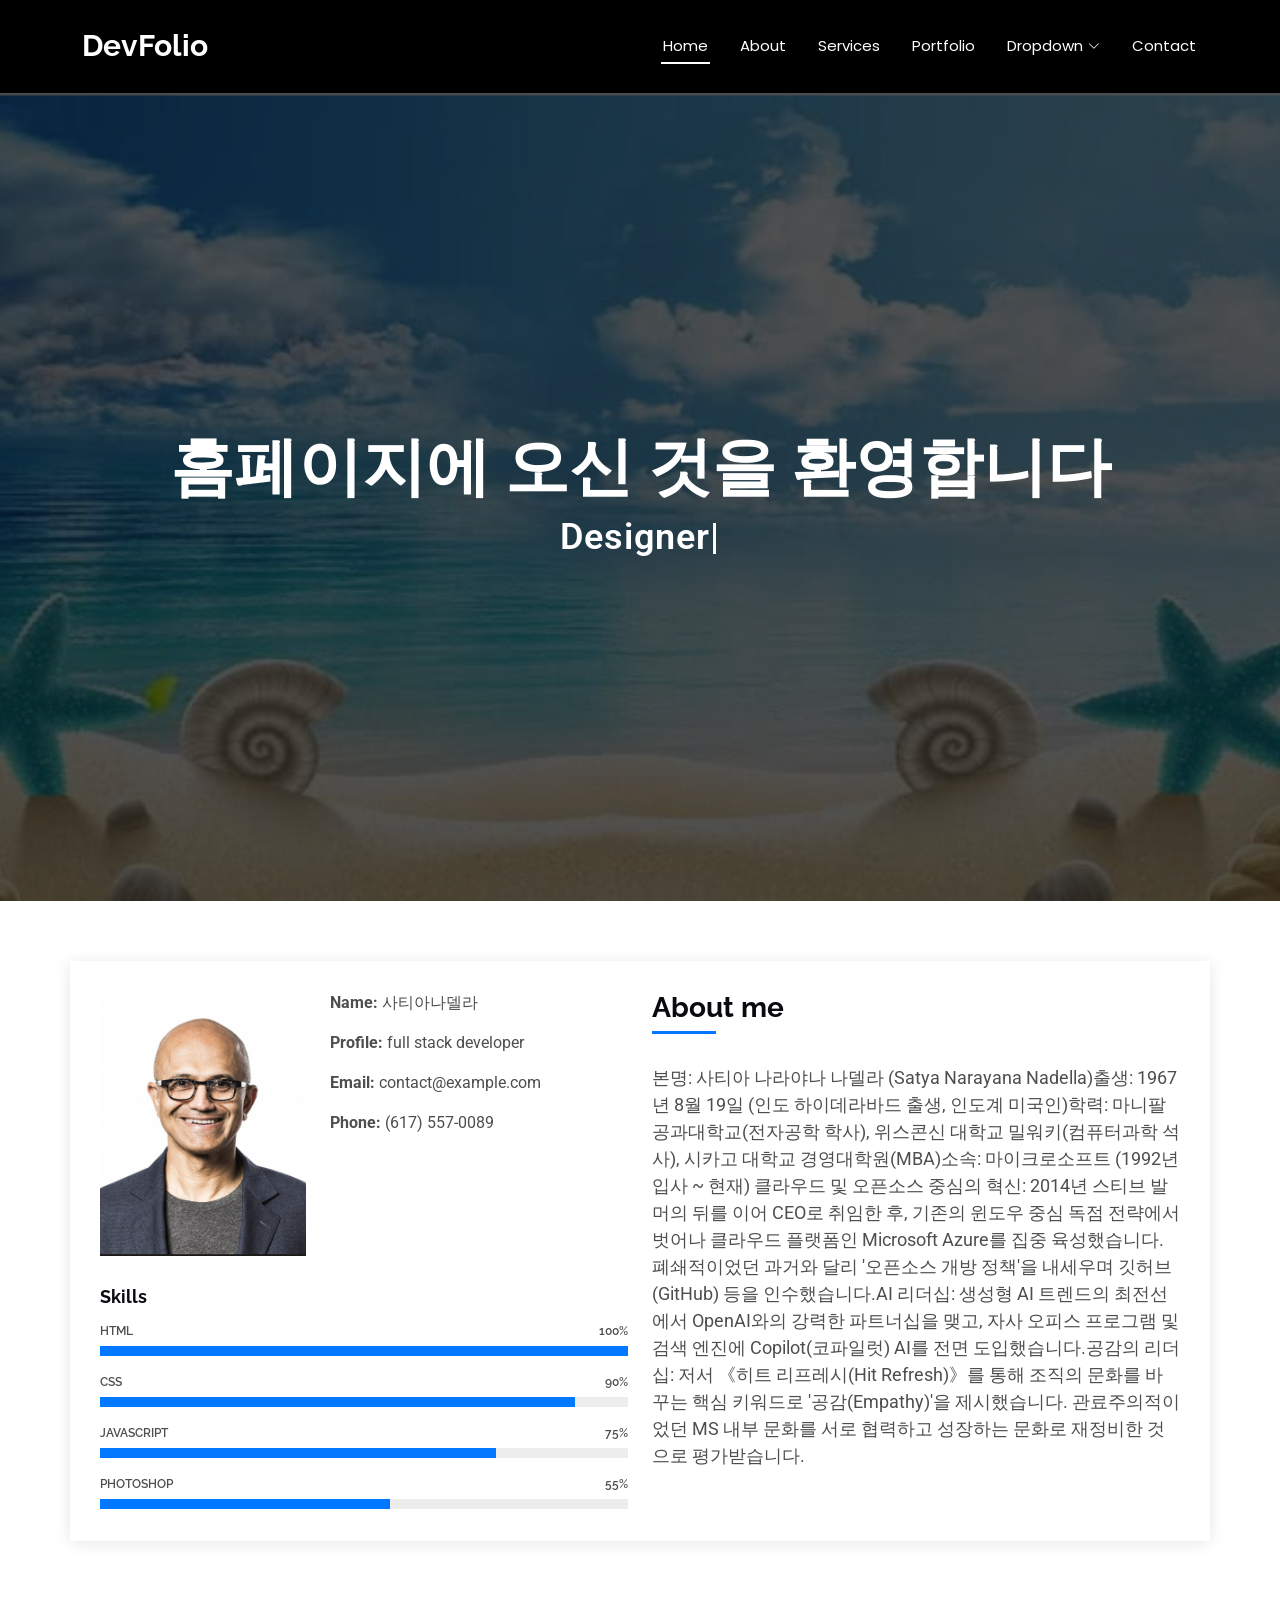
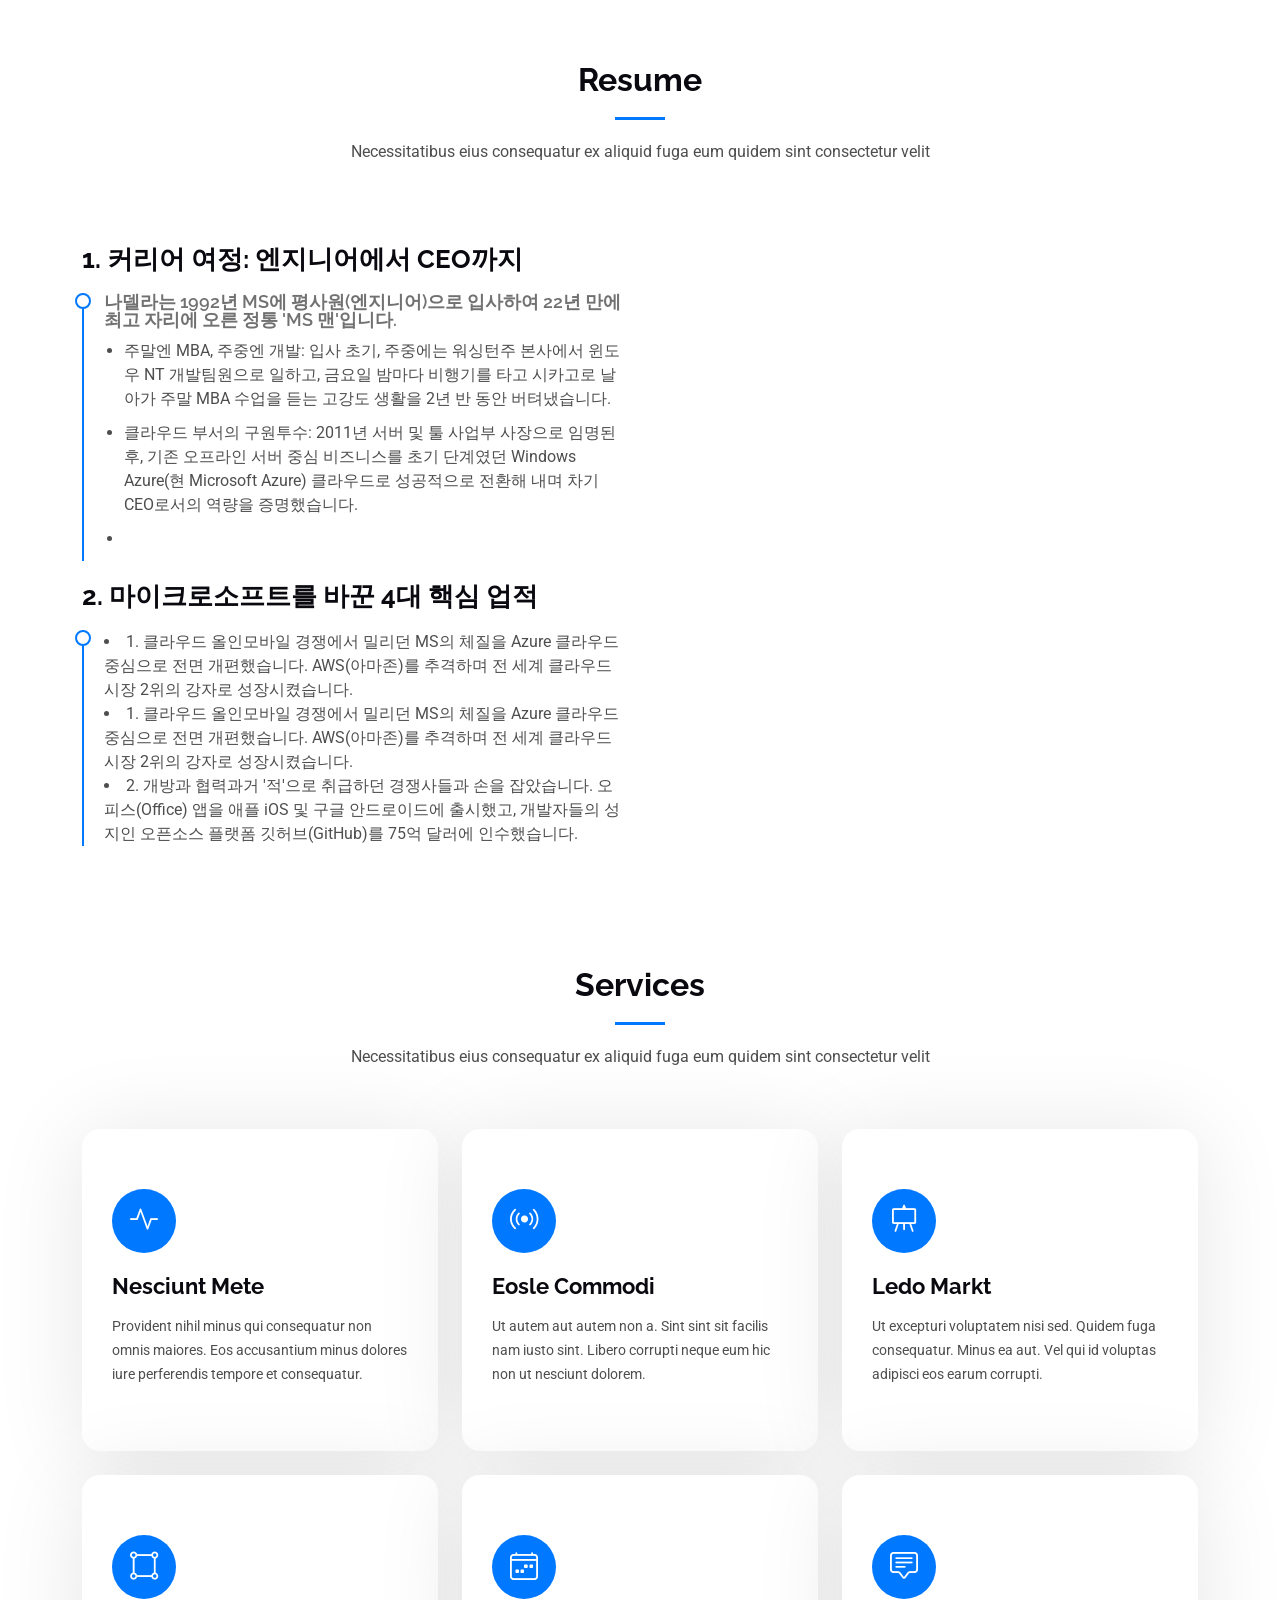
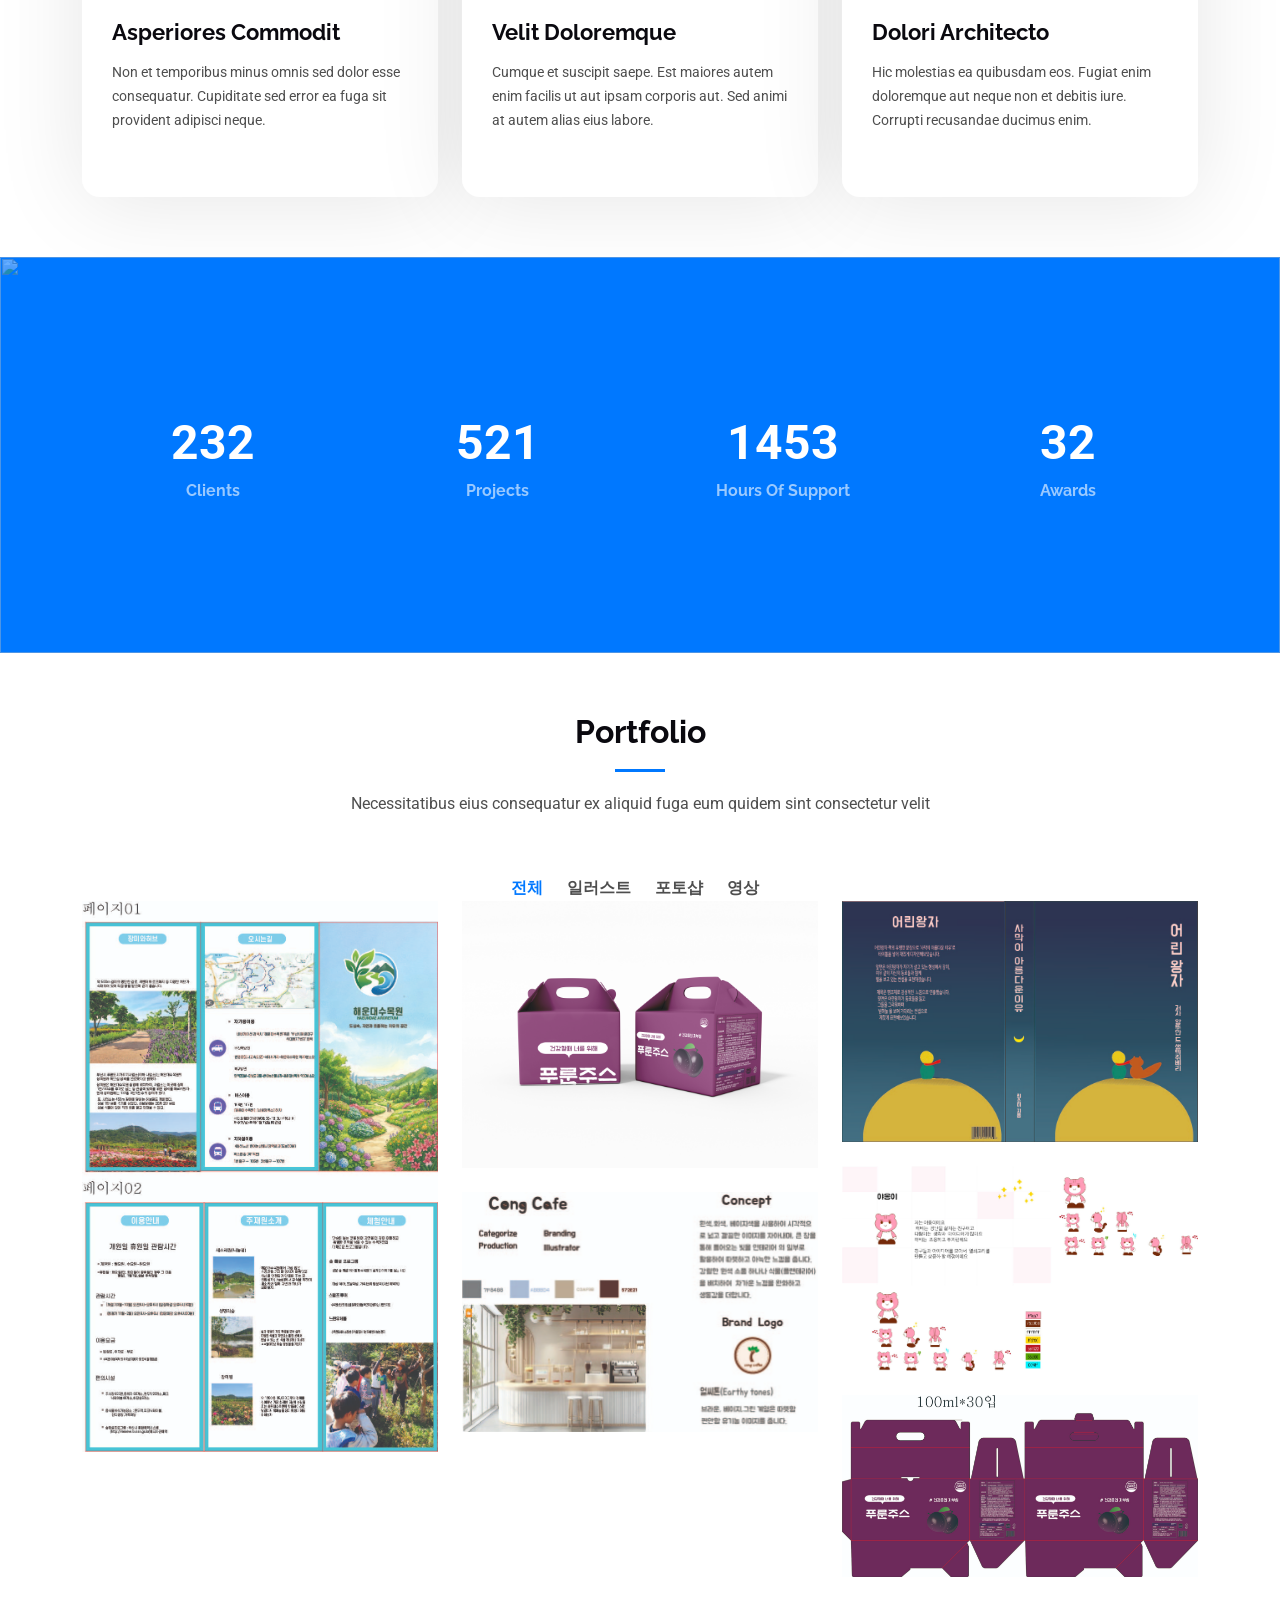
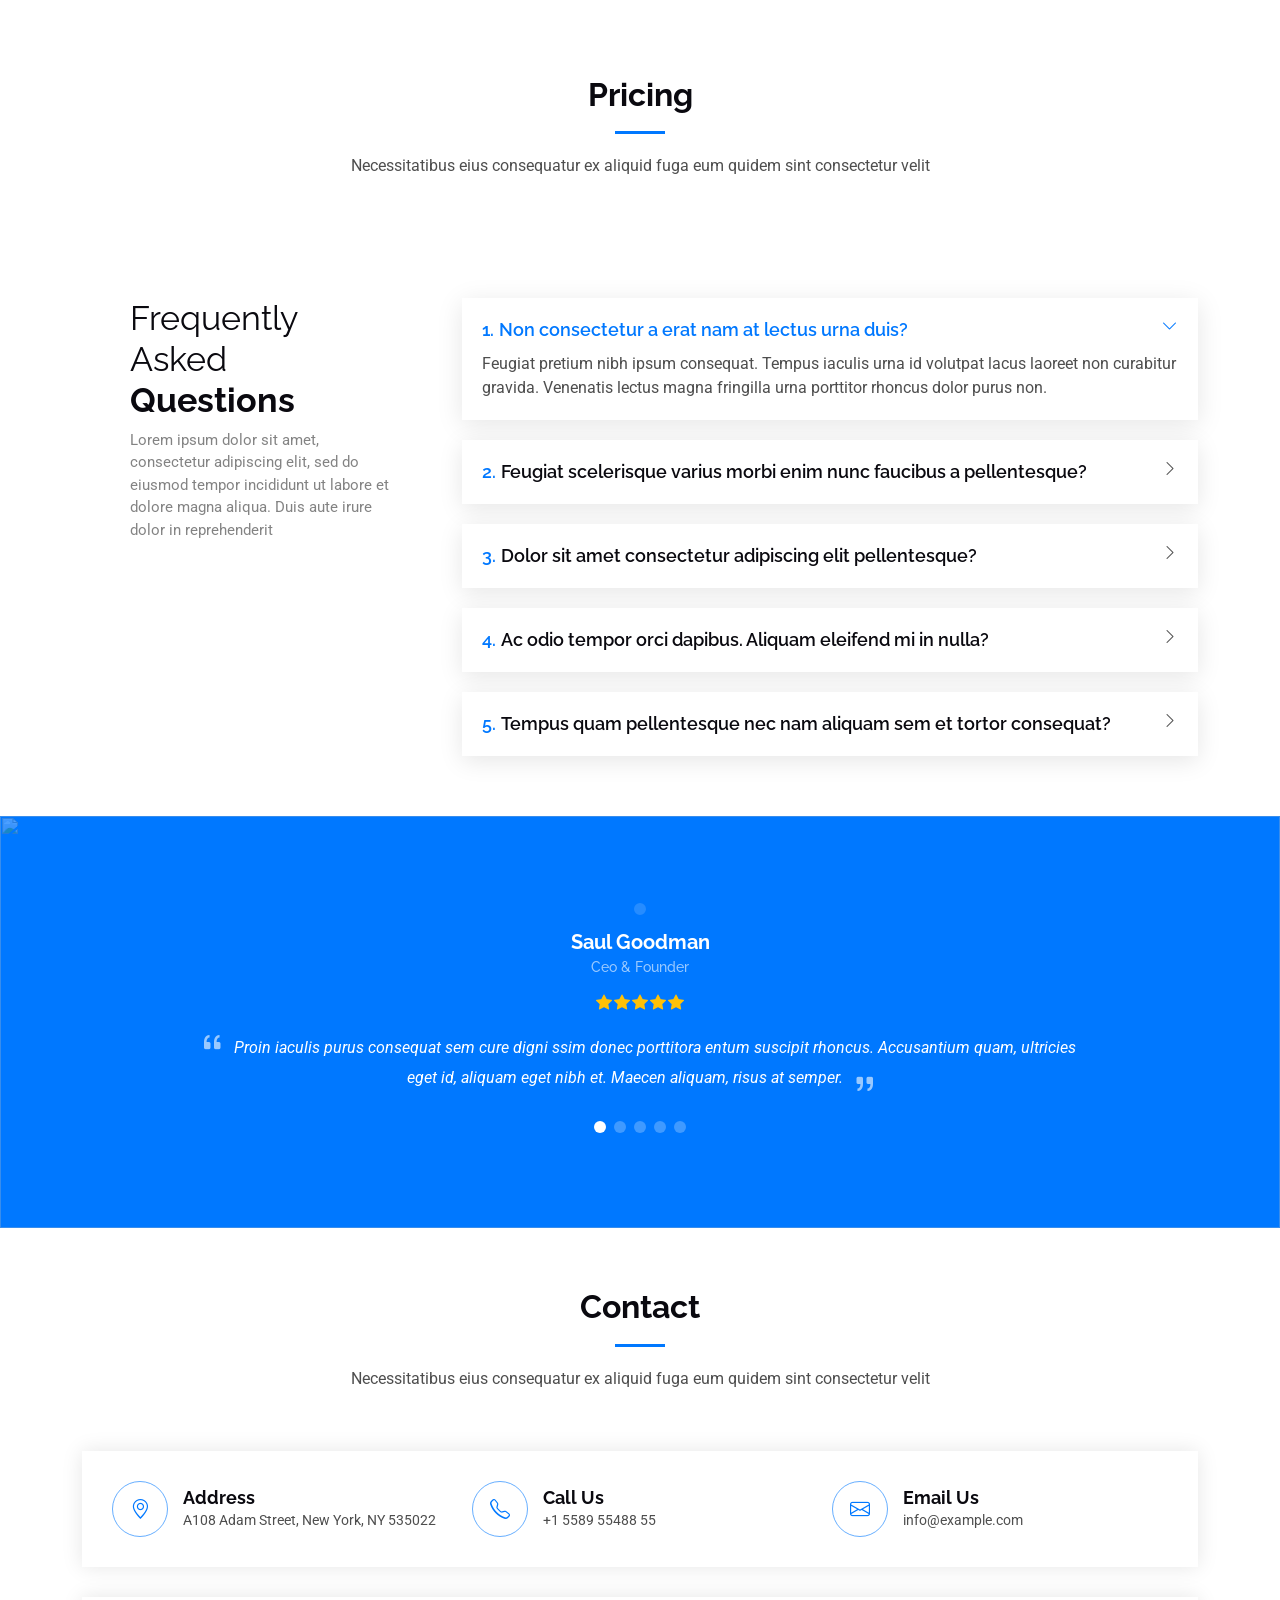
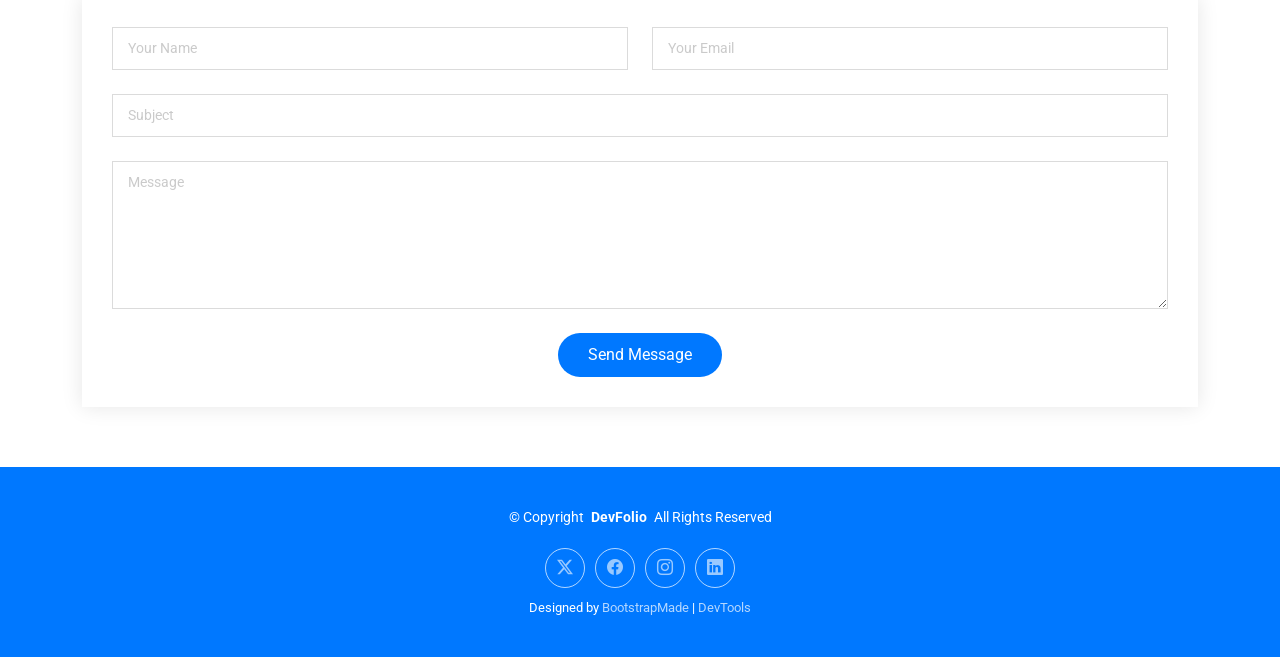
==== index.html @ 66e043be "up" ====
<!DOCTYPE html>
<html lang="en">

<head>
  <meta charset="utf-8">
  <meta content="width=device-width, initial-scale=1.0" name="viewport">
  <title>Index - DevFolio Bootstrap Template</title>
  <meta name="description" content="">
  <meta name="keywords" content="">

  <!-- Favicons -->
  <link href="assets/img/favicon.png" rel="icon">
  <link href="assets/img/apple-touch-icon.png" rel="apple-touch-icon">

  <!-- Fonts -->
  <link href="https://fonts.googleapis.com" rel="preconnect">
  <link href="https://fonts.gstatic.com" rel="preconnect" crossorigin>
  <link href="https://fonts.googleapis.com/css2?family=Roboto:ital,wght@0,100;0,300;0,400;0,500;0,700;0,900;1,100;1,300;1,400;1,500;1,700;1,900&family=Poppins:ital,wght@0,100;0,200;0,300;0,400;0,500;0,600;0,700;0,800;0,900;1,100;1,200;1,300;1,400;1,500;1,600;1,700;1,800;1,900&family=Raleway:ital,wght@0,100;0,200;0,300;0,400;0,500;0,600;0,700;0,800;0,900;1,100;1,200;1,300;1,400;1,500;1,600;1,700;1,800;1,900&display=swap" rel="stylesheet">

  <!-- Vendor CSS Files -->
  <link href="assets/vendor/bootstrap/css/bootstrap.min.css" rel="stylesheet">
  <link href="assets/vendor/bootstrap-icons/bootstrap-icons.css" rel="stylesheet">
  <link href="assets/vendor/aos/aos.css" rel="stylesheet">
  <link href="assets/vendor/glightbox/css/glightbox.min.css" rel="stylesheet">
  <link href="assets/vendor/swiper/swiper-bundle.min.css" rel="stylesheet">

  <!-- Main CSS File -->
  <link href="assets/css/main.css" rel="stylesheet">

  <!-- =======================================================
  * Template Name: DevFolio
  * Template URL: https://bootstrapmade.com/devfolio-bootstrap-portfolio-html-template/
  * Updated: Aug 07 2024 with Bootstrap v5.3.3
  * Author: BootstrapMade.com
  * License: https://bootstrapmade.com/license/
  ======================================================== -->
</head>

<body class="index-page">

  <header id="header" class="header d-flex align-items-center sticky-top">
    <div class="container-fluid container-xl position-relative d-flex align-items-center justify-content-between">

      <a href="index.html" class="logo d-flex align-items-center">
        <!-- Uncomment the line below if you also wish to use an image logo -->
        <!-- <img src="assets/img/logo.png" alt=""> -->
        <h1 class="sitename">DevFolio</h1>
      </a>

      <nav id="navmenu" class="navmenu">
        <ul>
          <li><a href="#hero" class="active">Home<br></a></li>
          <li><a href="#about">About</a></li>
          <li><a href="#services">Services</a></li>
          <li><a href="#portfolio">Portfolio</a></li>
          <li class="dropdown"><a href="#"><span>Dropdown</span> <i class="bi bi-chevron-down toggle-dropdown"></i></a>
            <ul>
              <li><a href="#">Dropdown 1</a></li>
              <li class="dropdown"><a href="#"><span>Deep Dropdown</span> <i class="bi bi-chevron-down toggle-dropdown"></i></a>
                <ul>
                  <li><a href="#">Deep Dropdown 1</a></li>
                  <li><a href="#">Deep Dropdown 2</a></li>
                  <li><a href="#">Deep Dropdown 3</a></li>
                  <li><a href="#">Deep Dropdown 4</a></li>
                  <li><a href="#">Deep Dropdown 5</a></li>
                </ul>
              </li>
              <li><a href="#">Dropdown 2</a></li>
              <li><a href="#">Dropdown 3</a></li>
              <li><a href="#">Dropdown 4</a></li>
            </ul>
          </li>
          <li><a href="#contact">Contact</a></li>
        </ul>
        <i class="mobile-nav-toggle d-xl-none bi bi-list"></i>
      </nav>

    </div>
  </header>

  <main class="main">

    <!-- Hero Section -->
    <section id="hero" class="hero section dark-background">

      <img src="./assets/img/여름배경.png" alt="" data-aos="fade-in">

      <div class="container d-flex flex-column align-items-center justify-content-center text-center" data-aos="fade-up" data-aos-delay="100">
        <h2>홈페이지에 오신 것을 환영합니다</h2>
        <html lang="en">
        <head>
          <meta charset="UTF-8">
          <meta name="viewport" content="width=device-width, initial-scale=1.0">
          <title>Document</title>
        </head>
        <body>
          
        </body>
        </html></h2>
        <p><span class="typed" data-typed-items="Designer, Developer, Freelancer, Photographer"></span></p>
      </div>

    </section><!-- /Hero Section -->

    <!-- About Section -->
    <section id="about" class="about section">

      <div class="container" data-aos="fade-up" data-aos-delay="100">

        <div class="row gy-4">
          <div class="col-md-6">

            <div class="row justify-content-between gy-4">
              <div class="col-lg-5">
                <img src="./assets/img/사티아나델라.png" class="img-fluid" alt="">
              </div>
              <div class="col-lg-7 about-info">
                <p><strong>Name: </strong> <span>사티아나델라</span></p>
                <p><strong>Profile: </strong> <span>full stack developer</span></p>
                <p><strong>Email: </strong> <span>contact@example.com</span></p>
                <p><strong>Phone: </strong> <span>(617) 557-0089</span></p>
              </div>
            </div>

            <div class="skills-content skills-animation">

              <h5>Skills</h5>

              <div class="progress">
                <span class="skill"><span>HTML</span> <i class="val">100%</i></span>
                <div class="progress-bar-wrap">
                  <div class="progress-bar" role="progressbar" aria-valuenow="100" aria-valuemin="0" aria-valuemax="100"></div>
                </div>
              </div><!-- End Skills Item -->

              <div class="progress">
                <span class="skill"><span>CSS</span> <i class="val">90%</i></span>
                <div class="progress-bar-wrap">
                  <div class="progress-bar" role="progressbar" aria-valuenow="90" aria-valuemin="0" aria-valuemax="100"></div>
                </div>
              </div><!-- End Skills Item -->

              <div class="progress">
                <span class="skill"><span>JavaScript</span> <i class="val">75%</i></span>
                <div class="progress-bar-wrap">
                  <div class="progress-bar" role="progressbar" aria-valuenow="75" aria-valuemin="0" aria-valuemax="100"></div>
                </div>
              </div><!-- End Skills Item -->

              <div class="progress">
                <span class="skill"><span>Photoshop</span> <i class="val">55%</i></span>
                <div class="progress-bar-wrap">
                  <div class="progress-bar" role="progressbar" aria-valuenow="55" aria-valuemin="0" aria-valuemax="100"></div>
                </div>
              </div><!-- End Skills Item -->

            </div>
          </div>

          <div class="col-md-6">
            <div class="about-me">
              <h4>About me</h4>
              <p>
                본명: 사티아 나라야나 나델라 (Satya Narayana Nadella)출생: 1967년 8월 19일 (인도 하이데라바드 출생, 인도계 미국인)학력: 마니팔 공과대학교(전자공학 학사), 위스콘신 대학교 밀워키(컴퓨터과학 석사), 시카고 대학교 경영대학원(MBA)소속: 마이크로소프트 (1992년 입사 ~ 현재)
                클라우드 및 오픈소스 중심의 혁신: 2014년 스티브 발머의 뒤를 이어 CEO로 취임한 후, 기존의 윈도우 중심 독점 전략에서 벗어나 클라우드 플랫폼인 Microsoft Azure를 집중 육성했습니다. 폐쇄적이었던 과거와 달리 '오픈소스 개방 정책'을 내세우며 깃허브(GitHub) 등을 인수했습니다.AI 리더십: 생성형 AI 트렌드의 최전선에서 OpenAI와의 강력한 파트너십을 맺고, 자사 오피스 프로그램 및 검색 엔진에 Copilot(코파일럿) AI를 전면 도입했습니다.공감의 리더십: 저서 《히트 리프레시(Hit Refresh)》를 통해 조직의 문화를 바꾸는 핵심 키워드로 '공감(Empathy)'을 제시했습니다. 관료주의적이었던 MS 내부 문화를 서로 협력하고 성장하는 문화로 재정비한 것으로 평가받습니다.
                
              </p>
              
              
            </div>
          </div>
        </div>

      </div>

    </section><!-- /About Section -->

    <!-- Resume Section -->
    <section id="resume" class="resume section">

      <!-- Section Title -->
      <div class="container section-title" data-aos="fade-up">
        <h2>Resume</h2>
        <p>Necessitatibus eius consequatur ex aliquid fuga eum quidem sint consectetur velit</p>
      </div><!-- End Section Title -->

      <div class="container">

        <div class="row">

          <div class="col-lg-6" data-aos="fade-up" data-aos-delay="100">
            <h3 class="resume-title">1. 커리어 여정: 엔지니어에서 CEO까지</h3>

            <div class="resume-item pb-0">
              <h4>나델라는 1992년 MS에 평사원(엔지니어)으로 입사하여 22년 만에 최고 자리에 오른 정통 'MS 맨'입니다.</h4>
              
              <ul>
                <li>주말엔 MBA, 주중엔 개발: 입사 초기, 주중에는 워싱턴주 본사에서 윈도우 NT 개발팀원으로 일하고, 금요일 밤마다 비행기를 타고 시카고로 날아가 주말 MBA 수업을 듣는 고강도 생활을 2년 반 동안 버텨냈습니다.</li>
                <li>클라우드 부서의 구원투수: 2011년 서버 및 툴 사업부 사장으로 임명된 후, 기존 오프라인 서버 중심 비즈니스를 초기 단계였던 Windows Azure(현 Microsoft Azure) 클라우드로 성공적으로 전환해 내며 차기 CEO로서의 역량을 증명했습니다.</li>
                <li></li>
              </ul>
            </div><!-- Edn Resume Item -->

            
            <h3 class="resume-title">2. 마이크로소프트를 바꾼 4대 핵심 업적</h3>
            <div class="resume-item">
                <li>1. 클라우드 올인모바일 경쟁에서 밀리던 MS의 체질을 Azure 클라우드 중심으로 전면 개편했습니다. AWS(아마존)를 추격하며 전 세계 클라우드 시장 2위의 강자로 성장시켰습니다. </li></li>
                <li> 1. 클라우드 올인모바일 경쟁에서 밀리던 MS의 체질을 Azure 클라우드 중심으로 전면 개편했습니다. AWS(아마존)를 추격하며 전 세계 클라우드 시장 2위의 강자로 성장시켰습니다.</li>
                <li> 2. 개방과 협력과거 '적'으로 취급하던 경쟁사들과 손을 잡았습니다. 오피스(Office) 앱을 애플 iOS 및 구글 안드로이드에 출시했고, 개발자들의 성지인 오픈소스 플랫폼 깃허브(GitHub)를 75억 달러에 인수했습니다.</li>

                

                
                

              
            </div><!-- Edn Resume Item -->

     
           

          </div>

          
              </ul>
            </div><!-- Edn Resume Item -->

          </div>

        </div>

      </div>

    </section><!-- /Resume Section -->

    <!-- Services Section -->
    <section id="services" class="services section">

      <!-- Section Title -->
      <div class="container section-title" data-aos="fade-up">
        <h2>Services</h2>
        <p>Necessitatibus eius consequatur ex aliquid fuga eum quidem sint consectetur velit</p>
      </div><!-- End Section Title -->

      <div class="container">

        <div class="row gy-4">

          <div class="col-lg-4 col-md-6" data-aos="fade-up" data-aos-delay="100">
            <div class="service-item  position-relative">
              <div class="icon">
                <i class="bi bi-activity"></i>
              </div>
              <a href="#" class="stretched-link">
                <h3>Nesciunt Mete</h3>
              </a>
              <p>Provident nihil minus qui consequatur non omnis maiores. Eos accusantium minus dolores iure perferendis tempore et consequatur.</p>
            </div>
          </div><!-- End Service Item -->

          <div class="col-lg-4 col-md-6" data-aos="fade-up" data-aos-delay="200">
            <div class="service-item position-relative">
              <div class="icon">
                <i class="bi bi-broadcast"></i>
              </div>
              <a href="#" class="stretched-link">
                <h3>Eosle Commodi</h3>
              </a>
              <p>Ut autem aut autem non a. Sint sint sit facilis nam iusto sint. Libero corrupti neque eum hic non ut nesciunt dolorem.</p>
            </div>
          </div><!-- End Service Item -->

          <div class="col-lg-4 col-md-6" data-aos="fade-up" data-aos-delay="300">
            <div class="service-item position-relative">
              <div class="icon">
                <i class="bi bi-easel"></i>
              </div>
              <a href="#" class="stretched-link">
                <h3>Ledo Markt</h3>
              </a>
              <p>Ut excepturi voluptatem nisi sed. Quidem fuga consequatur. Minus ea aut. Vel qui id voluptas adipisci eos earum corrupti.</p>
            </div>
          </div><!-- End Service Item -->

          <div class="col-lg-4 col-md-6" data-aos="fade-up" data-aos-delay="400">
            <div class="service-item position-relative">
              <div class="icon">
                <i class="bi bi-bounding-box-circles"></i>
              </div>
              <a href="#" class="stretched-link">
                <h3>Asperiores Commodit</h3>
              </a>
              <p>Non et temporibus minus omnis sed dolor esse consequatur. Cupiditate sed error ea fuga sit provident adipisci neque.</p>
              <a href="#" class="stretched-link"></a>
            </div>
          </div><!-- End Service Item -->

          <div class="col-lg-4 col-md-6" data-aos="fade-up" data-aos-delay="500">
            <div class="service-item position-relative">
              <div class="icon">
                <i class="bi bi-calendar4-week"></i>
              </div>
              <a href="#" class="stretched-link">
                <h3>Velit Doloremque</h3>
              </a>
              <p>Cumque et suscipit saepe. Est maiores autem enim facilis ut aut ipsam corporis aut. Sed animi at autem alias eius labore.</p>
              <a href="#" class="stretched-link"></a>
            </div>
          </div><!-- End Service Item -->

          <div class="col-lg-4 col-md-6" data-aos="fade-up" data-aos-delay="600">
            <div class="service-item position-relative">
              <div class="icon">
                <i class="bi bi-chat-square-text"></i>
              </div>
              <a href="#" class="stretched-link">
                <h3>Dolori Architecto</h3>
              </a>
              <p>Hic molestias ea quibusdam eos. Fugiat enim doloremque aut neque non et debitis iure. Corrupti recusandae ducimus enim.</p>
              <a href="#" class="stretched-link"></a>
            </div>
          </div><!-- End Service Item -->

        </div>

      </div>

    </section><!-- /Services Section -->

    <!-- Stats Section -->
    <section id="stats" class="stats section accent-background">

      <img src="assets/img/stats-bg.jpg" alt="" data-aos="fade-in">

      <div class="container position-relative" data-aos="fade-up" data-aos-delay="100">

        <div class="row gy-4">

          <div class="col-lg-3 col-md-6">
            <div class="stats-item text-center w-100 h-100">
              <span data-purecounter-start="0" data-purecounter-end="232" data-purecounter-duration="0" class="purecounter">232</span>
              <p>Clients</p>
            </div>
          </div><!-- End Stats Item -->

          <div class="col-lg-3 col-md-6">
            <div class="stats-item text-center w-100 h-100">
              <span data-purecounter-start="0" data-purecounter-end="521" data-purecounter-duration="0" class="purecounter">521</span>
              <p>Projects</p>
            </div>
          </div><!-- End Stats Item -->

          <div class="col-lg-3 col-md-6">
            <div class="stats-item text-center w-100 h-100">
              <span data-purecounter-start="0" data-purecounter-end="1453" data-purecounter-duration="0" class="purecounter">1453</span>
              <p>Hours Of Support</p>
            </div>
          </div><!-- End Stats Item -->

          <div class="col-lg-3 col-md-6">
            <div class="stats-item text-center w-100 h-100">
              <span data-purecounter-start="0" data-purecounter-end="32" data-purecounter-duration="0" class="purecounter">32</span>
              <p>Awards</p>
            </div>
          </div><!-- End Stats Item -->

        </div>

      </div>

    </section><!-- /Stats Section -->

    <!-- Portfolio Section -->
    <section id="portfolio" class="portfolio section">

      <!-- Section Title -->
      <div class="container section-title" data-aos="fade-up">
        <h2>Portfolio</h2>
        <p>Necessitatibus eius consequatur ex aliquid fuga eum quidem sint consectetur velit</p>
      </div><!-- End Section Title -->

      <div class="container">

        <div class="isotope-layout" data-default-filter="*" data-layout="masonry" data-sort="original-order">

          <ul class="portfolio-filters isotope-filters" data-aos="fade-up" data-aos-delay="100">
            <li data-filter="*" class="filter-active">전체</li>
            <li data-filter=".filter-app">일러스트</li>
            <li data-filter=".filter-product">포토샵</li>
            <li data-filter=".filter-branding">영상</li>
            
            <div class="row gy-4 isotope-container" data-aos="fade-up" data-aos-delay="200">

            <div class="col-lg-4 col-md-6 portfolio-item isotope-item filter-product">
              <img src="assets/img/권영애-리플렛.jpg" class="img-fluid" alt="">
              <div class="portfolio-info">
                <h4>Branding 1</h4>
                <p>Lorem ipsum, dolor sit amet consectetur</p>
                <a href="assets/img/권영애-리플렛.jpg" title="Branding 1" data-gallery="portfolio-gallery-branding" class="glightbox preview-link"><i class="bi bi-zoom-in"></i></a>
                <a href="portfolio-details.html" title="More Details" class="details-link"><i class="bi bi-link-45deg"></i></a>
              </div>
            </div><!-- End Portfolio Item -->

            <div class="col-lg-4 col-md-6 portfolio-item isotope-item filter-product">
              <img src="assets/img/보라색박스2.png" class="img-fluid" alt="">
              <div class="portfolio-info">
                <h4>Product 1</h4>
                <p>Lorem ipsum, dolor sit amet consectetur</p>
                <a href="assets/img/보라색박스2.png" title="Product 1" data-gallery="portfolio-gallery-product" class="glightbox preview-link"><i class="bi bi-zoom-in"></i></a>
                <a href="portfolio-details.html" title="More Details" class="details-link"><i class="bi bi-link-45deg"></i></a>
              </div>
            </div><!-- End Portfolio Item -->

            <div class="col-lg-4 col-md-6 portfolio-item isotope-item filter-branding">
              <img src="assets/img/북커버-01.JPG" class="img-fluid" alt="">
              <div class="portfolio-info">
                <h4>Branding 1</h4>
                <p>Lorem ipsum, dolor sit amet consectetur</p>
                <a href="assets/img/북커버-01.jpg" title="Branding 1" data-gallery="portfolio-gallery-branding" class="glightbox preview-link"><i class="bi bi-zoom-in"></i></a>
                <a href="portfolio-details.html" title="More Details" class="details-link"><i class="bi bi-link-45deg"></i></a>
              </div>
            </div><!-- End Portfolio Item -->

            <div class="col-lg-4 col-md-6 portfolio-item isotope-item filter-books">
              <img src="assets/img/캐릭터포토플리오-권영애-1.jpg" class="img-fluid" alt="">
             <div class="portfolio-info">
                <h4>Product 2</h4>
                <p>Lorem ipsum, dolor sit amet consectetur</p>
                <a href="assets/img/캐릭터포토폴리오-권영애-1.jpg" title="Product 2" data-gallery="portfolio-gallery-product" class="glightbox preview-link"><i class="bi bi-zoom-in"></i></a>
                <a href="portfolio-details.html" title="More Details" class="details-link"><i class="bi bi-link-45deg"></i></a>
              </div> 

            
            </div><!-- End Portfolio Item -->

            <div class="col-lg-4 col-md-6 portfolio-item isotope-item filter-product">
              <img src="assets/img/콩까페 포토플리오.jpg" class="img-fluid" alt="">
              <div class="portfolio-info">
                <h4>Product 2</h4>
                <p>Lorem ipsum, dolor sit amet consectetur</p>
                <a href="assets/img/콩까페 포토플리오.jpg" title="Product 2" data-gallery="portfolio-gallery-product" class="glightbox preview-link"><i class="bi bi-zoom-in"></i></a>
                <a href="portfolio-details.html" title="More Details" class="details-link"><i class="bi bi-link-45deg"></i></a>
              </div>
          
            </div><!-- End Portfolio Item -->

            <div class="col-lg-4 col-md-6 portfolio-item isotope-item filter-product">
              <img src="assets/img/펼친박스모양.jpg" class="img-fluid" alt="">
              <div class="portfolio-info">
                <h4>Product 2</h4>
                <p>Lorem ipsum, dolor sit amet consectetur</p>
                <a href="assets/img/펼친박스모양.jpg" title="Product 2" data-gallery="portfolio-gallery-product" class="glightbox preview-link"><i class="bi bi-zoom-in"></i></a>
                <a href="portfolio-details.html" title="More Details" class="details-link"><i class="bi bi-link-45deg"></i></a>
              </div>
            </div><!-- End Portfolio Item -->

            <div class="col-lg-4 col-md-6 portfolio-item isotope-item filter-branding">
              <img src="assets/img/권영애-나만의a1영상광고제작.mp4" class="img-fluid" alt="">
              <div class="portfolio-info">
                <h4>Branding 2</h4>
                <p>Lorem ipsum, dolor sit amet consectetur</p>
                <a href="assets/img/portfolio/branding-2.jpg" title="Branding 2" data-gallery="portfolio-gallery-branding" class="glightbox preview-link"><i class="bi bi-zoom-in"></i></a>
                <a href="portfolio-details.html" title="More Details" class="details-link"><i class="bi bi-link-45deg"></i></a>
              </div>
            </div><!-- End Portfolio Item -->

            <div class="col-lg-4 col-md-6 portfolio-item isotope-item filter-books">
              <img src="assets/img/권영애-음식이야기1.mp4" class="img-fluid" alt="">
              <div class="portfolio-info">
                <h4>Books 2</h4>
                <p>Lorem ipsum, dolor sit amet consectetur</p>
                <a href="assets/img/portfolio/books-2.jpg" title="Branding 2" data-gallery="portfolio-gallery-book" class="glightbox preview-link"><i class="bi bi-zoom-in"></i></a>
                <a href="portfolio-details.html" title="More Details" class="details-link"><i class="bi bi-link-45deg"></i></a>
              </div>
            </div><!-- End Portfolio Item -->

            <div class="col-lg-4 col-md-6 portfolio-item isotope-item filter-app">
              <img src="assets/img/권영애-커피이야기.mp4" class="img-fluid" alt="">
              <div class="portfolio-info">
                <h4>App 3</h4>
                <p>Lorem ipsum, dolor sit amet consectetur</p>
                <a href="assets/img/portfolio/app-3.jpg" title="App 3" data-gallery="portfolio-gallery-app" class="glightbox preview-link"><i class="bi bi-zoom-in"></i></a>
                <a href="portfolio-details.html" title="More Details" class="details-link"><i class="bi bi-link-45deg"></i></a>
              </div>
            </div><!-- End Portfolio Item -->

            <div class="col-lg-4 col-md-6 portfolio-item isotope-item filter-product">
              <img src="assets/img/portfolio/product-3.jpg" class="img-fluid" alt="">
              <div class="portfolio-info">
                <h4>Product 3</h4>
                <p>Lorem ipsum, dolor sit amet consectetur</p>
                <a href="assets/img/portfolio/product-3.jpg" title="Product 3" data-gallery="portfolio-gallery-product" class="glightbox preview-link"><i class="bi bi-zoom-in"></i></a>
                <a href="portfolio-details.html" title="More Details" class="details-link"><i class="bi bi-link-45deg"></i></a>
              </div>
            </div><!-- End Portfolio Item -->

            <div class="col-lg-4 col-md-6 portfolio-item isotope-item filter-branding">
              <img src="assets/img/portfolio/branding-3.jpg" class="img-fluid" alt="">
              <div class="portfolio-info">
                <h4>Branding 3</h4>
                <p>Lorem ipsum, dolor sit amet consectetur</p>
                <a href="assets/img/portfolio/branding-3.jpg" title="Branding 2" data-gallery="portfolio-gallery-branding" class="glightbox preview-link"><i class="bi bi-zoom-in"></i></a>
                <a href="portfolio-details.html" title="More Details" class="details-link"><i class="bi bi-link-45deg"></i></a>
              </div>
            </div><!-- End Portfolio Item -->

            <div class="col-lg-4 col-md-6 portfolio-item isotope-item filter-books">
              <img src="assets/img/portfolio/books-3.jpg" class="img-fluid" alt="">
              <div class="portfolio-info">
                <h4>Books 3</h4>
                <p>Lorem ipsum, dolor sit amet consectetur</p>
                <a href="assets/img/portfolio/books-3.jpg" title="Branding 3" data-gallery="portfolio-gallery-book" class="glightbox preview-link"><i class="bi bi-zoom-in"></i></a>
                <a href="portfolio-details.html" title="More Details" class="details-link"><i class="bi bi-link-45deg"></i></a>
              </div>
            </div><!-- End Portfolio Item -->

          </div><!-- End Portfolio Container -->

        </div>

      </div>

    </section><!-- /Portfolio Section -->

    <!-- Pricing Section -->
    

      <!-- Section Title -->
      <div class="container section-title" data-aos="fade-up">
        <h2>Pricing</h2>
        <p>Necessitatibus eius consequatur ex aliquid fuga eum quidem sint consectetur velit</p>
      </div><!-- End Section Title -->

      <div class="container" data-aos="fade-up" data-aos-delay="100">

    

         
            </div>
          </div><!-- End Pricing Item -->

    

      
          </div><!-- End Pricing Item -->

    
          </div><!-- End Pricing Item -->

      

        
            </div>
          </div><!-- End Pricing Item -->

        </div>

      </div>

    </section><!-- /Pricing Section -->

    <!-- Faq Section -->
    <section id="faq" class="faq section">

      <div class="container">

        <div class="row gy-4">

          <div class="col-lg-4" data-aos="fade-up" data-aos-delay="100">
            <div class="content px-xl-5">
              <h3><span>Frequently Asked </span><strong>Questions</strong></h3>
              <p>
                Lorem ipsum dolor sit amet, consectetur adipiscing elit, sed do eiusmod tempor incididunt ut labore et dolore magna aliqua. Duis aute irure dolor in reprehenderit
              </p>
            </div>
          </div>

          <div class="col-lg-8" data-aos="fade-up" data-aos-delay="200">

            <div class="faq-container">
              <div class="faq-item faq-active">
                <h3><span class="num">1.</span> <span>Non consectetur a erat nam at lectus urna duis?</span></h3>
                <div class="faq-content">
                  <p>Feugiat pretium nibh ipsum consequat. Tempus iaculis urna id volutpat lacus laoreet non curabitur gravida. Venenatis lectus magna fringilla urna porttitor rhoncus dolor purus non.</p>
                </div>
                <i class="faq-toggle bi bi-chevron-right"></i>
              </div><!-- End Faq item-->

              <div class="faq-item">
                <h3><span class="num">2.</span> <span>Feugiat scelerisque varius morbi enim nunc faucibus a pellentesque?</span></h3>
                <div class="faq-content">
                  <p>Dolor sit amet consectetur adipiscing elit pellentesque habitant morbi. Id interdum velit laoreet id donec ultrices. Fringilla phasellus faucibus scelerisque eleifend donec pretium. Est pellentesque elit ullamcorper dignissim. Mauris ultrices eros in cursus turpis massa tincidunt dui.</p>
                </div>
                <i class="faq-toggle bi bi-chevron-right"></i>
              </div><!-- End Faq item-->

              <div class="faq-item">
                <h3><span class="num">3.</span> <span>Dolor sit amet consectetur adipiscing elit pellentesque?</span></h3>
                <div class="faq-content">
                  <p>Eleifend mi in nulla posuere sollicitudin aliquam ultrices sagittis orci. Faucibus pulvinar elementum integer enim. Sem nulla pharetra diam sit amet nisl suscipit. Rutrum tellus pellentesque eu tincidunt. Lectus urna duis convallis convallis tellus. Urna molestie at elementum eu facilisis sed odio morbi quis</p>
                </div>
                <i class="faq-toggle bi bi-chevron-right"></i>
              </div><!-- End Faq item-->

              <div class="faq-item">
                <h3><span class="num">4.</span> <span>Ac odio tempor orci dapibus. Aliquam eleifend mi in nulla?</span></h3>
                <div class="faq-content">
                  <p>Dolor sit amet consectetur adipiscing elit pellentesque habitant morbi. Id interdum velit laoreet id donec ultrices. Fringilla phasellus faucibus scelerisque eleifend donec pretium. Est pellentesque elit ullamcorper dignissim. Mauris ultrices eros in cursus turpis massa tincidunt dui.</p>
                </div>
                <i class="faq-toggle bi bi-chevron-right"></i>
              </div><!-- End Faq item-->

              <div class="faq-item">
                <h3><span class="num">5.</span> <span>Tempus quam pellentesque nec nam aliquam sem et tortor consequat?</span></h3>
                <div class="faq-content">
                  <p>Molestie a iaculis at erat pellentesque adipiscing commodo. Dignissim suspendisse in est ante in. Nunc vel risus commodo viverra maecenas accumsan. Sit amet nisl suscipit adipiscing bibendum est. Purus gravida quis blandit turpis cursus in</p>
                </div>
                <i class="faq-toggle bi bi-chevron-right"></i>
              </div><!-- End Faq item-->

            </div>

          </div>
        </div>

      </div>

    </section><!-- /Faq Section -->

    <!-- Testimonials Section -->
    <section id="testimonials" class="testimonials section accent-background">

      <img src="assets/img/testimonials-bg.jpg" class="testimonials-bg" alt="">

      <div class="container" data-aos="fade-up" data-aos-delay="100">

        <div class="swiper init-swiper">
          <script type="application/json" class="swiper-config">
            {
              "loop": true,
              "speed": 600,
              "autoplay": {
                "delay": 5000
              },
              "slidesPerView": "auto",
              "pagination": {
                "el": ".swiper-pagination",
                "type": "bullets",
                "clickable": true
              }
            }
          </script>
          <div class="swiper-wrapper">

            <div class="swiper-slide">
              <div class="testimonial-item">
                <img src="assets/img/testimonials/testimonials-1.jpg" class="testimonial-img" alt="">
                <h3>Saul Goodman</h3>
                <h4>Ceo &amp; Founder</h4>
                <div class="stars">
                  <i class="bi bi-star-fill"></i><i class="bi bi-star-fill"></i><i class="bi bi-star-fill"></i><i class="bi bi-star-fill"></i><i class="bi bi-star-fill"></i>
                </div>
                <p>
                  <i class="bi bi-quote quote-icon-left"></i>
                  <span>Proin iaculis purus consequat sem cure digni ssim donec porttitora entum suscipit rhoncus. Accusantium quam, ultricies eget id, aliquam eget nibh et. Maecen aliquam, risus at semper.</span>
                  <i class="bi bi-quote quote-icon-right"></i>
                </p>
              </div>
            </div><!-- End testimonial item -->

            <div class="swiper-slide">
              <div class="testimonial-item">
                <img src="assets/img/testimonials/testimonials-2.jpg" class="testimonial-img" alt="">
                <h3>Sara Wilsson</h3>
                <h4>Designer</h4>
                <div class="stars">
                  <i class="bi bi-star-fill"></i><i class="bi bi-star-fill"></i><i class="bi bi-star-fill"></i><i class="bi bi-star-fill"></i><i class="bi bi-star-fill"></i>
                </div>
                <p>
                  <i class="bi bi-quote quote-icon-left"></i>
                  <span>Export tempor illum tamen malis malis eram quae irure esse labore quem cillum quid cillum eram malis quorum velit fore eram velit sunt aliqua noster fugiat irure amet legam anim culpa.</span>
                  <i class="bi bi-quote quote-icon-right"></i>
                </p>
              </div>
            </div><!-- End testimonial item -->

            <div class="swiper-slide">
              <div class="testimonial-item">
                <img src="assets/img/testimonials/testimonials-3.jpg" class="testimonial-img" alt="">
                <h3>Jena Karlis</h3>
                <h4>Store Owner</h4>
                <div class="stars">
                  <i class="bi bi-star-fill"></i><i class="bi bi-star-fill"></i><i class="bi bi-star-fill"></i><i class="bi bi-star-fill"></i><i class="bi bi-star-fill"></i>
                </div>
                <p>
                  <i class="bi bi-quote quote-icon-left"></i>
                  <span>Enim nisi quem export duis labore cillum quae magna enim sint quorum nulla quem veniam duis minim tempor labore quem eram duis noster aute amet eram fore quis sint minim.</span>
                  <i class="bi bi-quote quote-icon-right"></i>
                </p>
              </div>
            </div><!-- End testimonial item -->

            <div class="swiper-slide">
              <div class="testimonial-item">
                <img src="assets/img/testimonials/testimonials-4.jpg" class="testimonial-img" alt="">
                <h3>Matt Brandon</h3>
                <h4>Freelancer</h4>
                <div class="stars">
                  <i class="bi bi-star-fill"></i><i class="bi bi-star-fill"></i><i class="bi bi-star-fill"></i><i class="bi bi-star-fill"></i><i class="bi bi-star-fill"></i>
                </div>
                <p>
                  <i class="bi bi-quote quote-icon-left"></i>
                  <span>Fugiat enim eram quae cillum dolore dolor amet nulla culpa multos export minim fugiat minim velit minim dolor enim duis veniam ipsum anim magna sunt elit fore quem dolore labore illum veniam.</span>
                  <i class="bi bi-quote quote-icon-right"></i>
                </p>
              </div>
            </div><!-- End testimonial item -->

            <div class="swiper-slide">
              <div class="testimonial-item">
                <img src="assets/img/testimonials/testimonials-5.jpg" class="testimonial-img" alt="">
                <h3>John Larson</h3>
                <h4>Entrepreneur</h4>
                <div class="stars">
                  <i class="bi bi-star-fill"></i><i class="bi bi-star-fill"></i><i class="bi bi-star-fill"></i><i class="bi bi-star-fill"></i><i class="bi bi-star-fill"></i>
                </div>
                <p>
                  <i class="bi bi-quote quote-icon-left"></i>
                  <span>Quis quorum aliqua sint quem legam fore sunt eram irure aliqua veniam tempor noster veniam enim culpa labore duis sunt culpa nulla illum cillum fugiat legam esse veniam culpa fore nisi cillum quid.</span>
                  <i class="bi bi-quote quote-icon-right"></i>
                </p>
              </div>
            </div><!-- End testimonial item -->

          </div>
          <div class="swiper-pagination"></div>
        </div>

      </div>

    </section><!-- /Testimonials Section -->

    <!-- Contact Section -->
    <section id="contact" class="contact section">

      <!-- Section Title -->
      <div class="container section-title" data-aos="fade-up">
        <h2>Contact</h2>
        <p>Necessitatibus eius consequatur ex aliquid fuga eum quidem sint consectetur velit</p>
      </div><!-- End Section Title -->

      <div class="container" data-aos="fade-up" data-aos-delay="100">

        <div class="info-wrap" data-aos="fade-up" data-aos-delay="200">
          <div class="row gy-5">

            <div class="col-lg-4">
              <div class="info-item d-flex align-items-center">
                <i class="bi bi-geo-alt flex-shrink-0"></i>
                <div>
                  <h3>Address</h3>
                  <p>A108 Adam Street, New York, NY 535022</p>
                </div>
              </div>
            </div><!-- End Info Item -->

            <div class="col-lg-4">
              <div class="info-item d-flex align-items-center">
                <i class="bi bi-telephone flex-shrink-0"></i>
                <div>
                  <h3>Call Us</h3>
                  <p>+1 5589 55488 55</p>
                </div>
              </div>
            </div><!-- End Info Item -->

            <div class="col-lg-4">
              <div class="info-item d-flex align-items-center">
                <i class="bi bi-envelope flex-shrink-0"></i>
                <div>
                  <h3>Email Us</h3>
                  <p>info@example.com</p>
                </div>
              </div>
            </div><!-- End Info Item -->

          </div>
        </div>

        <form action="forms/contact.php" method="post" class="php-email-form" data-aos="fade-up" data-aos-delay="300">
          <div class="row gy-4">

            <div class="col-md-6">
              <input type="text" name="name" class="form-control" placeholder="Your Name" required="">
            </div>

            <div class="col-md-6 ">
              <input type="email" class="form-control" name="email" placeholder="Your Email" required="">
            </div>

            <div class="col-md-12">
              <input type="text" class="form-control" name="subject" placeholder="Subject" required="">
            </div>

            <div class="col-md-12">
              <textarea class="form-control" name="message" rows="6" placeholder="Message" required=""></textarea>
            </div>

            <div class="col-md-12 text-center">
              <div class="loading">Loading</div>
              <div class="error-message"></div>
              <div class="sent-message">Your message has been sent. Thank you!</div>

              <button type="submit">Send Message</button>
            </div>

          </div>
        </form><!-- End Contact Form -->

      </div>

    </section><!-- /Contact Section -->

  </main>

  <footer id="footer" class="footer accent-background">

    <div class="container">
      <div class="copyright text-center ">
        <p>© <span>Copyright</span> <strong class="px-1 sitename">DevFolio</strong> <span>All Rights Reserved</span></p>
      </div>
      <div class="social-links d-flex justify-content-center">
        <a href=""><i class="bi bi-twitter-x"></i></a>
        <a href=""><i class="bi bi-facebook"></i></a>
        <a href=""><i class="bi bi-instagram"></i></a>
        <a href=""><i class="bi bi-linkedin"></i></a>
      </div>
      <div class="credits">
        <!-- All the links in the footer should remain intact. -->
        <!-- You can delete the links only if you've purchased the pro version. -->
        <!-- Licensing information: https://bootstrapmade.com/license/ -->
        <!-- Purchase the pro version with working PHP/AJAX contact form: [buy-url] -->
        Designed by <a href="https://bootstrapmade.com/">BootstrapMade</a> | <a href="https://bootstrapmade.com/tools/">DevTools</a>
      </div>
    </div>

  </footer>

  <!-- Scroll Top -->
  <a href="#" id="scroll-top" class="scroll-top d-flex align-items-center justify-content-center"><i class="bi bi-arrow-up-short"></i></a>

  <!-- Preloader -->
  <div id="preloader"></div>

  <!-- Vendor JS Files -->
  <script src="assets/vendor/bootstrap/js/bootstrap.bundle.min.js"></script>
  <script src="assets/vendor/php-email-form/validate.js"></script>
  <script src="assets/vendor/aos/aos.js"></script>
  <script src="assets/vendor/typed.js/typed.umd.js"></script>
  <script src="assets/vendor/waypoints/noframework.waypoints.js"></script>
  <script src="assets/vendor/purecounter/purecounter_vanilla.js"></script>
  <script src="assets/vendor/glightbox/js/glightbox.min.js"></script>
  <script src="assets/vendor/imagesloaded/imagesloaded.pkgd.min.js"></script>
  <script src="assets/vendor/isotope-layout/isotope.pkgd.min.js"></script>
  <script src="assets/vendor/swiper/swiper-bundle.min.js"></script>

  <!-- Main JS File -->
  <script src="assets/js/main.js"></script>

</body>

</html>
---- assets/css/main.css ----
/**
* Template Name: DevFolio
* Template URL: https://bootstrapmade.com/devfolio-bootstrap-portfolio-html-template/
* Updated: Aug 07 2024 with Bootstrap v5.3.3
* Author: BootstrapMade.com
* License: https://bootstrapmade.com/license/
*/

/*--------------------------------------------------------------
# Font & Color Variables
# Help: https://bootstrapmade.com/color-system/
--------------------------------------------------------------*/
/* Fonts */
:root {
  --default-font: "Roboto",  system-ui, -apple-system, "Segoe UI", Roboto, "Helvetica Neue", Arial, "Noto Sans", "Liberation Sans", sans-serif, "Apple Color Emoji", "Segoe UI Emoji", "Segoe UI Symbol", "Noto Color Emoji";
  --heading-font: "Raleway",  sans-serif;
  --nav-font: "Poppins",  sans-serif;
}

/* Global Colors - The following color variables are used throughout the website. Updating them here will change the color scheme of the entire website */
:root { 
  --background-color: #ffffff; /* Background color for the entire website, including individual sections */
  --default-color: #4e4e4e; /* Default color used for the majority of the text content across the entire website */
  --heading-color: #0a090f; /* Color for headings, subheadings and title throughout the website */
  --accent-color: #0078ff; /* Accent color that represents your brand on the website. It's used for buttons, links, and other elements that need to stand out */
  --surface-color: #ffffff; /* The surface color is used as a background of boxed elements within sections, such as cards, icon boxes, or other elements that require a visual separation from the global background. */
  --contrast-color: #ffffff; /* Contrast color for text, ensuring readability against backgrounds of accent, heading, or default colors. */
}

/* Nav Menu Colors - The following color variables are used specifically for the navigation menu. They are separate from the global colors to allow for more customization options */
:root {
  --nav-color: #ffffff;  /* The default color of the main navmenu links */
  --nav-hover-color: #ffffff; /* Applied to main navmenu links when they are hovered over or active */
  --nav-mobile-background-color: #ffffff; /* Used as the background color for mobile navigation menu */
  --nav-dropdown-background-color: #ffffff; /* Used as the background color for dropdown items that appear when hovering over primary navigation items */
  --nav-dropdown-color: #212529; /* Used for navigation links of the dropdown items in the navigation menu. */
  --nav-dropdown-hover-color: #0078ff; /* Similar to --nav-hover-color, this color is applied to dropdown navigation links when they are hovered over. */
}

/* Color Presets - These classes override global colors when applied to any section or element, providing reuse of the sam color scheme. */

.light-background {
  --background-color: #f9f9f9;
  --surface-color: #ffffff;
}

.dark-background {
  --background-color: #060606;
  --default-color: #ffffff;
  --heading-color: #ffffff;
  --surface-color: #252525;
  --contrast-color: #ffffff;
}

.accent-background {
  --background-color: #0078ff;
  --default-color: #ffffff;
  --heading-color: #ffffff;
  --accent-color: #ffffff;
  --surface-color: #3393ff;
  --contrast-color: #ffffff;
}

/* Smooth scroll */
:root {
  scroll-behavior: smooth;
}

/*--------------------------------------------------------------
# General Styling & Shared Classes
--------------------------------------------------------------*/
body {
  color: var(--default-color);
  background-color: var(--background-color);
  font-family: var(--default-font);
}

a {
  color: var(--accent-color);
  text-decoration: none;
  transition: 0.3s;
}

a:hover {
  color: color-mix(in srgb, var(--accent-color), transparent 25%);
  text-decoration: none;
}

h1,
h2,
h3,
h4,
h5,
h6 {
  color: var(--heading-color);
  font-family: var(--heading-font);
}

/* PHP Email Form Messages
------------------------------*/
.php-email-form .error-message {
  display: none;
  background: #df1529;
  color: #ffffff;
  text-align: left;
  padding: 15px;
  margin-bottom: 24px;
  font-weight: 600;
}

.php-email-form .sent-message {
  display: none;
  color: #ffffff;
  background: #059652;
  text-align: center;
  padding: 15px;
  margin-bottom: 24px;
  font-weight: 600;
}

.php-email-form .loading {
  display: none;
  background: var(--surface-color);
  text-align: center;
  padding: 15px;
  margin-bottom: 24px;
}

.php-email-form .loading:before {
  content: "";
  display: inline-block;
  border-radius: 50%;
  width: 24px;
  height: 24px;
  margin: 0 10px -6px 0;
  border: 3px solid var(--accent-color);
  border-top-color: var(--surface-color);
  animation: php-email-form-loading 1s linear infinite;
}

@keyframes php-email-form-loading {
  0% {
    transform: rotate(0deg);
  }

  100% {
    transform: rotate(360deg);
  }
}

/*--------------------------------------------------------------
# Global Header
--------------------------------------------------------------*/
.header {
  --background-color: #000000;
  --default-color: #ffffff;
  --heading-color: #ffffff;
  color: var(--default-color);
  background-color: var(--background-color);
  padding: 20px 0;
  transition: all 0.5s;
  z-index: 997;
}

.header .logo {
  line-height: 1;
}

.header .logo img {
  max-height: 32px;
  margin-right: 8px;
}

.header .logo h1 {
  font-size: 30px;
  margin: 0;
  font-weight: 700;
  color: var(--heading-color);
}

.scrolled .header {
  box-shadow: 0px 0 18px rgba(0, 0, 0, 0.1);
}

/*--------------------------------------------------------------
# Navigation Menu
--------------------------------------------------------------*/
/* Desktop Navigation */
@media (min-width: 1200px) {
  .navmenu {
    padding: 0;
  }

  .navmenu ul {
    margin: 0;
    padding: 0;
    display: flex;
    list-style: none;
    align-items: center;
  }

  .navmenu li {
    position: relative;
  }

  .navmenu>ul>li {
    white-space: nowrap;
    padding: 15px 14px;
  }

  .navmenu>ul>li:last-child {
    padding-right: 0;
  }

  .navmenu a,
  .navmenu a:focus {
    color: var(--nav-color);
    font-size: 15px;
    padding: 0 2px;
    font-family: var(--nav-font);
    font-weight: 400;
    display: flex;
    align-items: center;
    justify-content: space-between;
    white-space: nowrap;
    transition: 0.3s;
    position: relative;
  }

  .navmenu a i,
  .navmenu a:focus i {
    font-size: 12px;
    line-height: 0;
    margin-left: 5px;
    transition: 0.3s;
  }

  .navmenu>ul>li>a:before {
    content: "";
    position: absolute;
    width: 100%;
    height: 2px;
    bottom: -6px;
    left: 0;
    background-color: var(--nav-hover-color);
    visibility: hidden;
    width: 0px;
    transition: all 0.3s ease-in-out 0s;
  }

  .navmenu a:hover:before,
  .navmenu li:hover>a:before,
  .navmenu .active:before {
    visibility: visible;
    width: 100%;
  }

  .navmenu li:hover>a,
  .navmenu .active,
  .navmenu .active:focus {
    color: var(--nav-hover-color);
  }

  .navmenu .dropdown ul {
    margin: 0;
    padding: 10px 0;
    background: var(--nav-dropdown-background-color);
    display: block;
    position: absolute;
    visibility: hidden;
    left: 14px;
    top: 130%;
    opacity: 0;
    transition: 0.3s;
    border-radius: 4px;
    z-index: 99;
    box-shadow: 0px 0px 30px rgba(0, 0, 0, 0.1);
  }

  .navmenu .dropdown ul li {
    min-width: 200px;
  }

  .navmenu .dropdown ul a {
    padding: 10px 20px;
    font-size: 15px;
    text-transform: none;
    color: var(--nav-dropdown-color);
  }

  .navmenu .dropdown ul a i {
    font-size: 12px;
  }

  .navmenu .dropdown ul a:hover,
  .navmenu .dropdown ul .active:hover,
  .navmenu .dropdown ul li:hover>a {
    color: var(--nav-dropdown-hover-color);
  }

  .navmenu .dropdown:hover>ul {
    opacity: 1;
    top: 100%;
    visibility: visible;
  }

  .navmenu .dropdown .dropdown ul {
    top: 0;
    left: -90%;
    visibility: hidden;
  }

  .navmenu .dropdown .dropdown:hover>ul {
    opacity: 1;
    top: 0;
    left: -100%;
    visibility: visible;
  }
}

/* Mobile Navigation */
@media (max-width: 1199px) {
  .mobile-nav-toggle {
    color: var(--nav-color);
    font-size: 28px;
    line-height: 0;
    margin-right: 10px;
    cursor: pointer;
    transition: color 0.3s;
  }

  .navmenu {
    padding: 0;
    z-index: 9997;
  }

  .navmenu ul {
    display: none;
    list-style: none;
    position: absolute;
    inset: 60px 20px 20px 20px;
    padding: 10px 0;
    margin: 0;
    border-radius: 6px;
    background-color: var(--nav-mobile-background-color);
    border: 1px solid color-mix(in srgb, var(--default-color), transparent 90%);
    box-shadow: none;
    overflow-y: auto;
    transition: 0.3s;
    z-index: 9998;
  }

  .navmenu a,
  .navmenu a:focus {
    color: var(--nav-dropdown-color);
    padding: 10px 20px;
    font-family: var(--nav-font);
    font-size: 17px;
    font-weight: 500;
    display: flex;
    align-items: center;
    justify-content: space-between;
    white-space: nowrap;
    transition: 0.3s;
  }

  .navmenu a i,
  .navmenu a:focus i {
    font-size: 12px;
    line-height: 0;
    margin-left: 5px;
    width: 30px;
    height: 30px;
    display: flex;
    align-items: center;
    justify-content: center;
    border-radius: 50%;
    transition: 0.3s;
    background-color: color-mix(in srgb, var(--accent-color), transparent 90%);
  }

  .navmenu a i:hover,
  .navmenu a:focus i:hover {
    background-color: var(--accent-color);
    color: var(--contrast-color);
  }

  .navmenu a:hover,
  .navmenu .active,
  .navmenu .active:focus {
    color: var(--nav-dropdown-hover-color);
  }

  .navmenu .active i,
  .navmenu .active:focus i {
    background-color: var(--accent-color);
    color: var(--contrast-color);
    transform: rotate(180deg);
  }

  .navmenu .dropdown ul {
    position: static;
    display: none;
    z-index: 99;
    padding: 10px 0;
    margin: 10px 20px;
    background-color: var(--nav-dropdown-background-color);
    transition: all 0.5s ease-in-out;
  }

  .navmenu .dropdown ul ul {
    background-color: rgba(33, 37, 41, 0.1);
  }

  .navmenu .dropdown>.dropdown-active {
    display: block;
    background-color: rgba(33, 37, 41, 0.03);
  }

  .mobile-nav-active {
    overflow: hidden;
  }

  .mobile-nav-active .mobile-nav-toggle {
    color: #fff;
    position: absolute;
    font-size: 32px;
    top: 15px;
    right: 15px;
    margin-right: 0;
    z-index: 9999;
  }

  .mobile-nav-active .navmenu {
    position: fixed;
    overflow: hidden;
    inset: 0;
    background: rgba(33, 37, 41, 0.8);
    transition: 0.3s;
  }

  .mobile-nav-active .navmenu>ul {
    display: block;
  }
}

/*--------------------------------------------------------------
# Global Footer
--------------------------------------------------------------*/
.footer {
  color: var(--default-color);
  background-color: var(--background-color);
  font-size: 14px;
  padding: 40px 0;
  position: relative;
}

.footer .copyright p {
  margin-bottom: 0;
}

.footer .social-links {
  margin-top: 20px;
}

.footer .social-links a {
  display: flex;
  align-items: center;
  justify-content: center;
  width: 40px;
  height: 40px;
  border-radius: 50%;
  border: 1px solid color-mix(in srgb, var(--default-color), transparent 30%);
  font-size: 16px;
  color: color-mix(in srgb, var(--default-color), transparent 40%);
  margin: 0 5px;
  transition: 0.3s;
}

.footer .social-links a:hover {
  color: var(--default-color);
  border-color: var(--default-color);
}

.footer .credits {
  margin-top: 10px;
  font-size: 13px;
  text-align: center;
}

.footer .credits a {
  color: color-mix(in srgb, var(--default-color), transparent 30%);
}

/*--------------------------------------------------------------
# Preloader
--------------------------------------------------------------*/
#preloader {
  position: fixed;
  inset: 0;
  z-index: 999999;
  overflow: hidden;
  background: var(--background-color);
  transition: all 0.6s ease-out;
}

#preloader:before {
  content: "";
  position: fixed;
  top: calc(50% - 30px);
  left: calc(50% - 30px);
  border: 6px solid #ffffff;
  border-color: var(--accent-color) transparent var(--accent-color) transparent;
  border-radius: 50%;
  width: 60px;
  height: 60px;
  animation: animate-preloader 1.5s linear infinite;
}

@keyframes animate-preloader {
  0% {
    transform: rotate(0deg);
  }

  100% {
    transform: rotate(360deg);
  }
}

/*--------------------------------------------------------------
# Scroll Top Button
--------------------------------------------------------------*/
.scroll-top {
  position: fixed;
  visibility: hidden;
  opacity: 0;
  right: 15px;
  bottom: -15px;
  z-index: 99999;
  background-color: var(--accent-color);
  width: 44px;
  height: 44px;
  border-radius: 50px;
  transition: all 0.4s;
}

.scroll-top i {
  font-size: 24px;
  color: var(--contrast-color);
  line-height: 0;
}

.scroll-top:hover {
  background-color: color-mix(in srgb, var(--accent-color), transparent 20%);
  color: var(--contrast-color);
}

.scroll-top.active {
  visibility: visible;
  opacity: 1;
  bottom: 15px;
}

/*--------------------------------------------------------------
# Disable aos animation delay on mobile devices
--------------------------------------------------------------*/
@media screen and (max-width: 768px) {
  [data-aos-delay] {
    transition-delay: 0 !important;
  }
}

/*--------------------------------------------------------------
# Global Page Titles & Breadcrumbs
--------------------------------------------------------------*/
.page-title {
  --background-color: color-mix(in srgb, var(--default-color), transparent 96%);
  color: var(--default-color);
  background-color: var(--background-color);
  padding: 25px 0;
  position: relative;
}

.page-title h1 {
  font-size: 24px;
  font-weight: 700;
}

.page-title .breadcrumbs ol {
  display: flex;
  flex-wrap: wrap;
  list-style: none;
  padding: 0;
  margin: 0;
  font-size: 14px;
  font-weight: 400;
}

.page-title .breadcrumbs ol li+li {
  padding-left: 10px;
}

.page-title .breadcrumbs ol li+li::before {
  content: "/";
  display: inline-block;
  padding-right: 10px;
  color: color-mix(in srgb, var(--default-color), transparent 70%);
}

/*--------------------------------------------------------------
# Global Sections
--------------------------------------------------------------*/
section,
.section {
  color: var(--default-color);
  background-color: var(--background-color);
  padding: 60px 0;
  scroll-margin-top: 92px;
  overflow: clip;
}

@media (max-width: 1199px) {

  section,
  .section {
    scroll-margin-top: 76px;
  }
}

/*--------------------------------------------------------------
# Global Section Titles
--------------------------------------------------------------*/
.section-title {
  text-align: center;
  padding-bottom: 60px;
  position: relative;
}

.section-title h2 {
  font-size: 32px;
  font-weight: 700;
  margin-bottom: 20px;
  padding-bottom: 20px;
  position: relative;
}

.section-title h2:after {
  content: "";
  position: absolute;
  display: block;
  width: 50px;
  height: 3px;
  background: var(--accent-color);
  left: 0;
  right: 0;
  bottom: 0;
  margin: auto;
}

.section-title p {
  margin-bottom: 0;
}

/*--------------------------------------------------------------
# Hero Section
--------------------------------------------------------------*/
.hero {
  width: 100%;
  min-height: calc(100vh - 92px);
  position: relative;
  padding: 60px 0;
  display: flex;
  align-items: center;
  justify-content: center;
}

.hero img {
  position: absolute;
  inset: 0;
  display: block;
  width: 100%;
  height: 100%;
  object-fit: cover;
  z-index: 1;
}

.hero:before {
  content: "";
  background: color-mix(in srgb, var(--background-color), transparent 30%);
  position: absolute;
  inset: 0;
  z-index: 2;
}

.hero .container {
  position: relative;
  z-index: 3;
}

.hero h2 {
  margin: 0;
  font-size: 64px;
  font-weight: 700;
}

.hero p {
  margin: 5px 0 0 0;
  font-size: 36px;
  font-weight: 600;
}

.hero p span {
  letter-spacing: 1px;
}

@media (max-width: 768px) {
  .hero h2 {
    font-size: 32px;
  }

  .hero p {
    font-size: 20px;
  }
}

/*--------------------------------------------------------------
# About Section
--------------------------------------------------------------*/
.about .container {
  background-color: var(--surface-color);
  box-shadow: 0px 2px 15px rgba(0, 0, 0, 0.1);
  padding: 30px;
}

.about .skills-content h5 {
  font-size: 18px;
  font-weight: 700;
  margin: 30px 0 15px 0;
}

.about .progress {
  height: 36px;
  display: block;
  background: none;
  border-radius: 0;
  margin-top: 15px;
}

.about .progress .skill {
  color: var(--default-color);
  padding: 0;
  margin: 0 0 6px 0;
  text-transform: uppercase;
  display: block;
  font-weight: 600;
  font-family: var(--heading-font);
}

.about .progress .skill .val {
  float: right;
  font-style: normal;
}

.about .progress-bar-wrap {
  background: color-mix(in srgb, var(--default-color), transparent 90%);
  height: 10px;
}

.about .progress-bar {
  width: 1px;
  height: 10px;
  transition: 0.9s;
  background-color: var(--accent-color);
}

.about .about-me h4 {
  font-size: 28px;
  position: relative;
  padding-bottom: 10px;
  margin-bottom: 30px;
  font-weight: 700;
}

.about .about-me h4:after {
  content: "";
  position: absolute;
  display: block;
  width: 64px;
  height: 3px;
  background: var(--accent-color);
  left: 0;
  bottom: 0;
  margin: auto;
}

.about .about-me p {
  font-size: 18px;
}

/*--------------------------------------------------------------
# Resume Section
--------------------------------------------------------------*/
.resume .resume-title {
  color: var(--heading-color);
  font-size: 26px;
  font-weight: 700;
  margin-top: 20px;
  margin-bottom: 20px;
}

.resume .resume-item {
  padding: 0 0 20px 20px;
  margin-top: -2px;
  border-left: 2px solid var(--accent-color);
  position: relative;
}

.resume .resume-item h4 {
  line-height: 18px;
  font-size: 18px;
  font-weight: 600;
  text-transform: uppercase;
  color: color-mix(in srgb, var(--default-color), transparent 20%);
  margin-bottom: 10px;
}

.resume .resume-item h5 {
  font-size: 16px;
  padding: 5px 15px;
  display: inline-block;
  font-weight: 600;
  margin-bottom: 10px;
}

.resume .resume-item ul {
  padding-left: 20px;
}

.resume .resume-item ul li {
  padding-bottom: 10px;
}

.resume .resume-item:last-child {
  padding-bottom: 0;
}

.resume .resume-item::before {
  content: "";
  position: absolute;
  width: 16px;
  height: 16px;
  border-radius: 50px;
  left: -9px;
  top: 0;
  background: var(--background-color);
  border: 2px solid var(--accent-color);
}

/*--------------------------------------------------------------
# Services Section
--------------------------------------------------------------*/
.services .service-item {
  background-color: var(--surface-color);
  box-shadow: 0px 5px 90px 0px rgba(0, 0, 0, 0.1);
  padding: 60px 30px;
  transition: all ease-in-out 0.3s;
  border-radius: 18px;
  border-bottom: 5px solid var(--surface-color);
  height: 100%;
}

.services .service-item .icon {
  color: var(--contrast-color);
  background: var(--accent-color);
  margin: 0;
  width: 64px;
  height: 64px;
  border-radius: 50px;
  display: flex;
  align-items: center;
  justify-content: center;
  margin-bottom: 20px;
  font-size: 28px;
  transition: ease-in-out 0.3s;
}

.services .service-item h3 {
  font-weight: 700;
  margin: 10px 0 15px 0;
  font-size: 22px;
  transition: ease-in-out 0.3s;
}

.services .service-item p {
  line-height: 24px;
  font-size: 14px;
  margin-bottom: 0;
}

@media (min-width: 1365px) {
  .services .service-item:hover {
    transform: translateY(-10px);
    border-color: var(--accent-color);
  }

  .services .service-item:hover h3 {
    color: var(--accent-color);
  }
}

/*--------------------------------------------------------------
# Stats Section
--------------------------------------------------------------*/
.stats {
  position: relative;
  padding: 120px 0;
}

.stats img {
  position: absolute;
  inset: 0;
  display: block;
  width: 100%;
  height: 100%;
  object-fit: cover;
  z-index: 1;
}

.stats:before {
  content: "";
  background: color-mix(in srgb, var(--background-color), transparent 40%);
  position: absolute;
  inset: 0;
  z-index: 2;
}

.stats .container {
  position: relative;
  z-index: 3;
}

.stats .stats-item {
  padding: 30px;
  width: 100%;
}

.stats .stats-item span {
  font-size: 48px;
  display: block;
  color: var(--default-color);
  font-weight: 700;
}

.stats .stats-item p {
  padding: 0;
  margin: 0;
  font-family: var(--heading-font);
  font-size: 16px;
  font-weight: 700;
  color: color-mix(in srgb, var(--default-color), transparent 40%);
}

/*--------------------------------------------------------------
# Portfolio Section
--------------------------------------------------------------*/
.portfolio .portfolio-filters {
  padding: 0;
  margin: 0 auto 20px auto;
  list-style: none;
  text-align: center;
}

.portfolio .portfolio-filters li {
  cursor: pointer;
  display: inline-block;
  padding: 0;
  font-size: 16px;
  font-weight: 600;
  margin: 0 10px;
  line-height: 1;
  text-transform: uppercase;
  margin-bottom: 5px;
  transition: all 0.3s ease-in-out;
}

.portfolio .portfolio-filters li:hover,
.portfolio .portfolio-filters li.filter-active {
  color: var(--accent-color);
}

.portfolio .portfolio-filters li:first-child {
  margin-left: 0;
}

.portfolio .portfolio-filters li:last-child {
  margin-right: 0;
}

@media (max-width: 575px) {
  .portfolio .portfolio-filters li {
    font-size: 14px;
    margin: 0 5px;
  }
}

.portfolio .portfolio-item {
  position: relative;
}

.portfolio .portfolio-item .portfolio-info {
  opacity: 0;
  position: absolute;
  left: 30px;
  right: 30px;
  bottom: 0;
  z-index: 3;
  transition: all ease-in-out 0.3s;
  background: color-mix(in srgb, var(--background-color), transparent 10%);
  padding: 15px;
}

.portfolio .portfolio-item .portfolio-info h4 {
  font-size: 18px;
  font-weight: 600;
  padding-right: 50px;
}

.portfolio .portfolio-item .portfolio-info p {
  color: color-mix(in srgb, var(--default-color), transparent 30%);
  font-size: 14px;
  margin-bottom: 0;
  padding-right: 50px;
}

.portfolio .portfolio-item .portfolio-info .preview-link,
.portfolio .portfolio-item .portfolio-info .details-link {
  position: absolute;
  right: 50px;
  font-size: 24px;
  top: calc(50% - 14px);
  color: color-mix(in srgb, var(--default-color), transparent 30%);
  transition: 0.3s;
  line-height: 0;
}

.portfolio .portfolio-item .portfolio-info .preview-link:hover,
.portfolio .portfolio-item .portfolio-info .details-link:hover {
  color: var(--accent-color);
}

.portfolio .portfolio-item .portfolio-info .details-link {
  right: 14px;
  font-size: 28px;
}

.portfolio .portfolio-item:hover .portfolio-info {
  opacity: 1;
  bottom: 20px;
}

/*--------------------------------------------------------------
# Pricing Section
--------------------------------------------------------------*/
.pricing .pricing-item {
  border-bottom: 1px dashed color-mix(in srgb, var(--default-color), transparent 60%);
  width: 100%;
  height: 100%;
  padding: 0 0 15px 0;
}

.pricing .pricing-item h3 {
  margin: 0;
  font-size: 20px;
  font-weight: 600;
}

.pricing .pricing-item h4 {
  margin: 0;
  font-size: 18px;
  color: var(--accent-color);
}

/*--------------------------------------------------------------
# Faq Section
--------------------------------------------------------------*/
.faq .content h3 {
  font-weight: 400;
  font-size: 34px;
}

.faq .content p {
  font-size: 15px;
  color: color-mix(in srgb, var(--default-color), transparent 30%);
}

.faq .faq-container .faq-item {
  background-color: var(--surface-color);
  position: relative;
  padding: 20px;
  margin-bottom: 20px;
  box-shadow: 0px 5px 25px 0px rgba(0, 0, 0, 0.1);
  overflow: hidden;
}

.faq .faq-container .faq-item:last-child {
  margin-bottom: 0;
}

.faq .faq-container .faq-item h3 {
  font-weight: 600;
  font-size: 18px;
  line-height: 24px;
  margin: 0 30px 0 0;
  transition: 0.3s;
  cursor: pointer;
  display: flex;
  align-items: flex-start;
}

.faq .faq-container .faq-item h3 .num {
  color: var(--accent-color);
  padding-right: 5px;
}

.faq .faq-container .faq-item h3:hover {
  color: var(--accent-color);
}

.faq .faq-container .faq-item .faq-content {
  display: grid;
  grid-template-rows: 0fr;
  transition: 0.3s ease-in-out;
  visibility: hidden;
  opacity: 0;
}

.faq .faq-container .faq-item .faq-content p {
  margin-bottom: 0;
  overflow: hidden;
}

.faq .faq-container .faq-item .faq-toggle {
  position: absolute;
  top: 20px;
  right: 20px;
  font-size: 16px;
  line-height: 0;
  transition: 0.3s;
  cursor: pointer;
}

.faq .faq-container .faq-item .faq-toggle:hover {
  color: var(--accent-color);
}

.faq .faq-container .faq-active h3 {
  color: var(--accent-color);
}

.faq .faq-container .faq-active .faq-content {
  grid-template-rows: 1fr;
  visibility: visible;
  opacity: 1;
  padding-top: 10px;
}

.faq .faq-container .faq-active .faq-toggle {
  transform: rotate(90deg);
  color: var(--accent-color);
}

/*--------------------------------------------------------------
# Testimonials Section
--------------------------------------------------------------*/
.testimonials {
  padding: 80px 0;
  position: relative;
}

.testimonials:before {
  content: "";
  background: color-mix(in srgb, var(--background-color), transparent 30%);
  position: absolute;
  inset: 0;
  z-index: 2;
}

.testimonials .testimonials-bg {
  position: absolute;
  inset: 0;
  display: block;
  width: 100%;
  height: 100%;
  object-fit: cover;
  z-index: 1;
}

.testimonials .container {
  position: relative;
  z-index: 3;
}

.testimonials .testimonials-carousel,
.testimonials .testimonials-slider {
  overflow: hidden;
}

.testimonials .testimonial-item {
  text-align: center;
}

.testimonials .testimonial-item .testimonial-img {
  width: 100px;
  border-radius: 50%;
  border: 6px solid color-mix(in srgb, var(--default-color), transparent 85%);
  margin: 0 auto;
}

.testimonials .testimonial-item h3 {
  font-size: 20px;
  font-weight: bold;
  margin: 10px 0 5px 0;
}

.testimonials .testimonial-item h4 {
  font-size: 14px;
  margin: 0 0 15px 0;
  color: color-mix(in srgb, var(--default-color), transparent 40%);
}

.testimonials .testimonial-item .stars {
  margin-bottom: 15px;
}

.testimonials .testimonial-item .stars i {
  color: #ffc107;
  margin: 0 1px;
}

.testimonials .testimonial-item .quote-icon-left,
.testimonials .testimonial-item .quote-icon-right {
  color: color-mix(in srgb, var(--default-color), transparent 40%);
  font-size: 26px;
  line-height: 0;
}

.testimonials .testimonial-item .quote-icon-left {
  display: inline-block;
  left: -5px;
  position: relative;
}

.testimonials .testimonial-item .quote-icon-right {
  display: inline-block;
  right: -5px;
  position: relative;
  top: 10px;
  transform: scale(-1, -1);
}

.testimonials .testimonial-item p {
  font-style: italic;
  margin: 0 auto 15px auto;
}

.testimonials .swiper-wrapper {
  height: auto;
}

.testimonials .swiper-pagination {
  margin-top: 20px;
  position: relative;
}

.testimonials .swiper-pagination .swiper-pagination-bullet {
  width: 12px;
  height: 12px;
  background-color: color-mix(in srgb, var(--default-color), transparent 50%);
  opacity: 0.5;
}

.testimonials .swiper-pagination .swiper-pagination-bullet-active {
  background-color: var(--default-color);
  opacity: 1;
}

@media (min-width: 992px) {
  .testimonials .testimonial-item p {
    width: 80%;
  }
}

/*--------------------------------------------------------------
# Contact Section
--------------------------------------------------------------*/
.contact .info-wrap {
  background-color: var(--surface-color);
  box-shadow: 0px 0px 20px rgba(0, 0, 0, 0.1);
  padding: 30px;
  margin-bottom: 30px;
}

.contact .info-item i {
  font-size: 20px;
  color: var(--accent-color);
  width: 56px;
  height: 56px;
  display: flex;
  justify-content: center;
  align-items: center;
  transition: all 0.3s ease-in-out;
  border-radius: 50%;
  border: 1px solid color-mix(in srgb, var(--accent-color), transparent 40%);
  margin-right: 15px;
}

.contact .info-item h3 {
  font-size: 18px;
  font-weight: 700;
  margin: 0 0 2px 0;
}

.contact .info-item p {
  padding: 0;
  margin-bottom: 0;
  font-size: 14px;
}

.contact .info-item:hover i {
  background: var(--accent-color);
  color: var(--contrast-color);
}

.contact .php-email-form {
  background-color: var(--surface-color);
  box-shadow: 0px 0px 20px rgba(0, 0, 0, 0.1);
  padding: 30px;
}

@media (max-width: 575px) {
  .contact .php-email-form {
    padding: 20px;
  }
}

.contact .php-email-form input[type=text],
.contact .php-email-form input[type=email],
.contact .php-email-form textarea {
  font-size: 14px;
  padding: 10px 15px;
  box-shadow: none;
  border-radius: 0;
  color: var(--default-color);
  background-color: color-mix(in srgb, var(--background-color), transparent 50%);
  border-color: color-mix(in srgb, var(--default-color), transparent 80%);
}

.contact .php-email-form input[type=text]:focus,
.contact .php-email-form input[type=email]:focus,
.contact .php-email-form textarea:focus {
  border-color: var(--accent-color);
}

.contact .php-email-form input[type=text]::placeholder,
.contact .php-email-form input[type=email]::placeholder,
.contact .php-email-form textarea::placeholder {
  color: color-mix(in srgb, var(--default-color), transparent 70%);
}

.contact .php-email-form button[type=submit] {
  color: var(--contrast-color);
  background: var(--accent-color);
  border: 0;
  padding: 10px 30px;
  transition: 0.4s;
  border-radius: 50px;
}

.contact .php-email-form button[type=submit]:hover {
  background: color-mix(in srgb, var(--accent-color), transparent 20%);
}

/*--------------------------------------------------------------
# Portfolio Details Section
--------------------------------------------------------------*/
.portfolio-details .portfolio-details-slider img {
  width: 100%;
}

.portfolio-details .swiper-wrapper {
  height: auto;
}

.portfolio-details .swiper-button-prev,
.portfolio-details .swiper-button-next {
  width: 48px;
  height: 48px;
}

.portfolio-details .swiper-button-prev:after,
.portfolio-details .swiper-button-next:after {
  color: rgba(255, 255, 255, 0.8);
  background-color: rgba(0, 0, 0, 0.15);
  font-size: 24px;
  border-radius: 50%;
  width: 48px;
  height: 48px;
  display: flex;
  align-items: center;
  justify-content: center;
  transition: 0.3s;
}

.portfolio-details .swiper-button-prev:hover:after,
.portfolio-details .swiper-button-next:hover:after {
  background-color: rgba(0, 0, 0, 0.3);
}

@media (max-width: 575px) {

  .portfolio-details .swiper-button-prev,
  .portfolio-details .swiper-button-next {
    display: none;
  }
}

.portfolio-details .swiper-pagination {
  margin-top: 20px;
  position: relative;
}

.portfolio-details .swiper-pagination .swiper-pagination-bullet {
  width: 10px;
  height: 10px;
  background-color: color-mix(in srgb, var(--default-color), transparent 85%);
  opacity: 1;
}

.portfolio-details .swiper-pagination .swiper-pagination-bullet-active {
  background-color: var(--accent-color);
}

.portfolio-details .portfolio-info h3 {
  font-size: 22px;
  font-weight: 700;
  margin-bottom: 20px;
  padding-bottom: 20px;
  position: relative;
}

.portfolio-details .portfolio-info h3:after {
  content: "";
  position: absolute;
  display: block;
  width: 50px;
  height: 3px;
  background: var(--accent-color);
  left: 0;
  bottom: 0;
}

.portfolio-details .portfolio-info ul {
  list-style: none;
  padding: 0;
  font-size: 15px;
}

.portfolio-details .portfolio-info ul li {
  display: flex;
  flex-direction: column;
  padding-bottom: 15px;
}

.portfolio-details .portfolio-info ul strong {
  text-transform: uppercase;
  font-weight: 400;
  color: color-mix(in srgb, var(--default-color), transparent 50%);
  font-size: 14px;
}

.portfolio-details .portfolio-info .btn-visit {
  padding: 8px 40px;
  background: var(--accent-color);
  color: var(--contrast-color);
  border-radius: 50px;
  transition: 0.3s;
}

.portfolio-details .portfolio-info .btn-visit:hover {
  background: color-mix(in srgb, var(--accent-color), transparent 20%);
}

.portfolio-details .portfolio-description h2 {
  font-size: 26px;
  font-weight: 700;
  margin-bottom: 20px;
}

.portfolio-details .portfolio-description p {
  padding: 0;
}

.portfolio-details .portfolio-description .testimonial-item {
  padding: 30px 30px 0 30px;
  position: relative;
  background: color-mix(in srgb, var(--default-color), transparent 97%);
  margin-bottom: 50px;
}

.portfolio-details .portfolio-description .testimonial-item .testimonial-img {
  width: 90px;
  border-radius: 50px;
  border: 6px solid var(--background-color);
  float: left;
  margin: 0 10px 0 0;
}

.portfolio-details .portfolio-description .testimonial-item h3 {
  font-size: 18px;
  font-weight: bold;
  margin: 15px 0 5px 0;
  padding-top: 20px;
}

.portfolio-details .portfolio-description .testimonial-item h4 {
  font-size: 14px;
  color: #6c757d;
  margin: 0;
}

.portfolio-details .portfolio-description .testimonial-item .quote-icon-left,
.portfolio-details .portfolio-description .testimonial-item .quote-icon-right {
  color: color-mix(in srgb, var(--accent-color), transparent 50%);
  font-size: 26px;
  line-height: 0;
}

.portfolio-details .portfolio-description .testimonial-item .quote-icon-left {
  display: inline-block;
  left: -5px;
  position: relative;
}

.portfolio-details .portfolio-description .testimonial-item .quote-icon-right {
  display: inline-block;
  right: -5px;
  position: relative;
  top: 10px;
  transform: scale(-1, -1);
}

.portfolio-details .portfolio-description .testimonial-item p {
  font-style: italic;
  margin: 0 0 15px 0 0 0;
  padding: 0;
}

/*--------------------------------------------------------------
# Service Details Section
--------------------------------------------------------------*/
.service-details .services-list {
  background-color: var(--surface-color);
  padding: 10px 30px;
  border: 1px solid color-mix(in srgb, var(--default-color), transparent 90%);
  margin-bottom: 20px;
}

.service-details .services-list a {
  display: block;
  line-height: 1;
  padding: 8px 0 8px 15px;
  border-left: 3px solid color-mix(in srgb, var(--default-color), transparent 70%);
  margin: 20px 0;
  color: color-mix(in srgb, var(--default-color), transparent 20%);
  transition: 0.3s;
}

.service-details .services-list a.active {
  color: var(--heading-color);
  font-weight: 700;
  border-color: var(--accent-color);
}

.service-details .services-list a:hover {
  border-color: var(--accent-color);
}

.service-details .services-img {
  margin-bottom: 20px;
}

.service-details h3 {
  font-size: 26px;
  font-weight: 700;
}

.service-details h4 {
  font-size: 20px;
  font-weight: 700;
}

.service-details p {
  font-size: 15px;
}

.service-details ul {
  list-style: none;
  padding: 0;
  font-size: 15px;
}

.service-details ul li {
  padding: 5px 0;
  display: flex;
  align-items: center;
}

.service-details ul i {
  font-size: 20px;
  margin-right: 8px;
  color: var(--accent-color);
}

/*--------------------------------------------------------------
# Starter Section Section
--------------------------------------------------------------*/
.starter-section {
  /* Add your styles here */
}
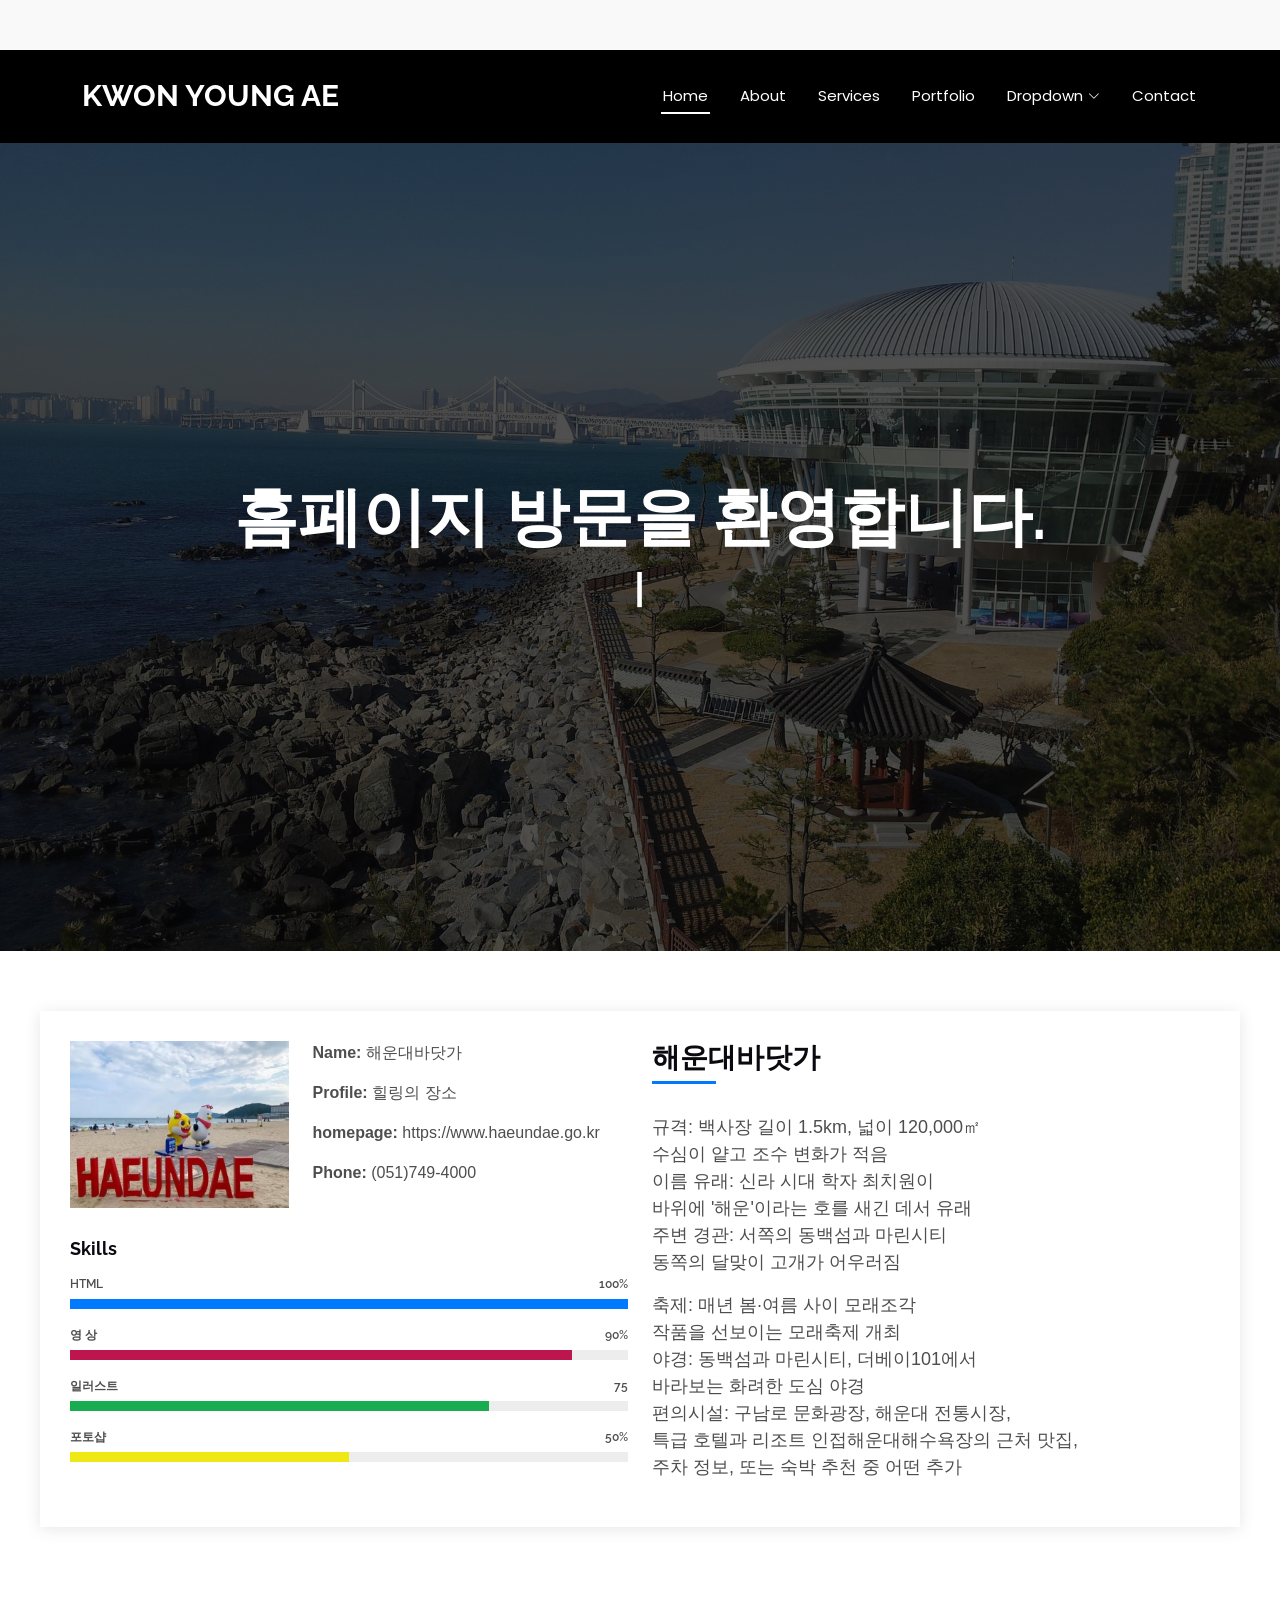
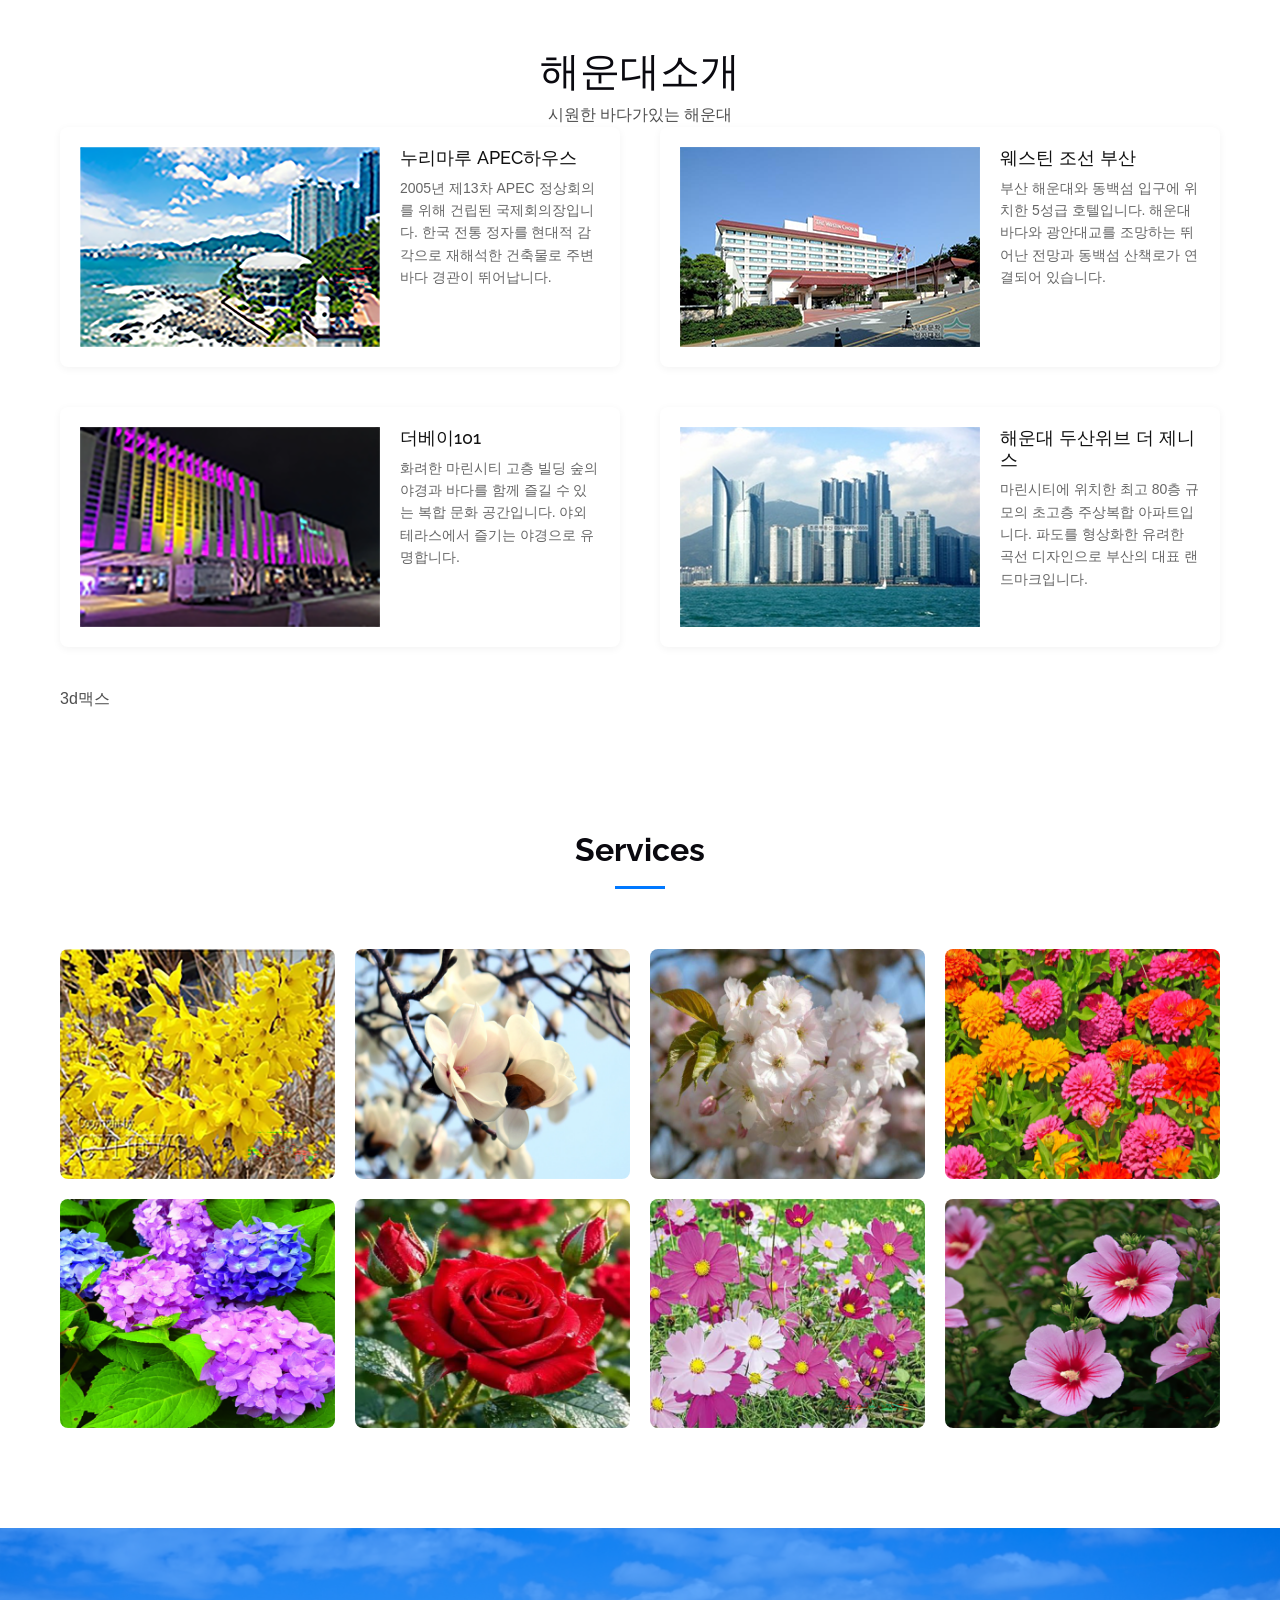
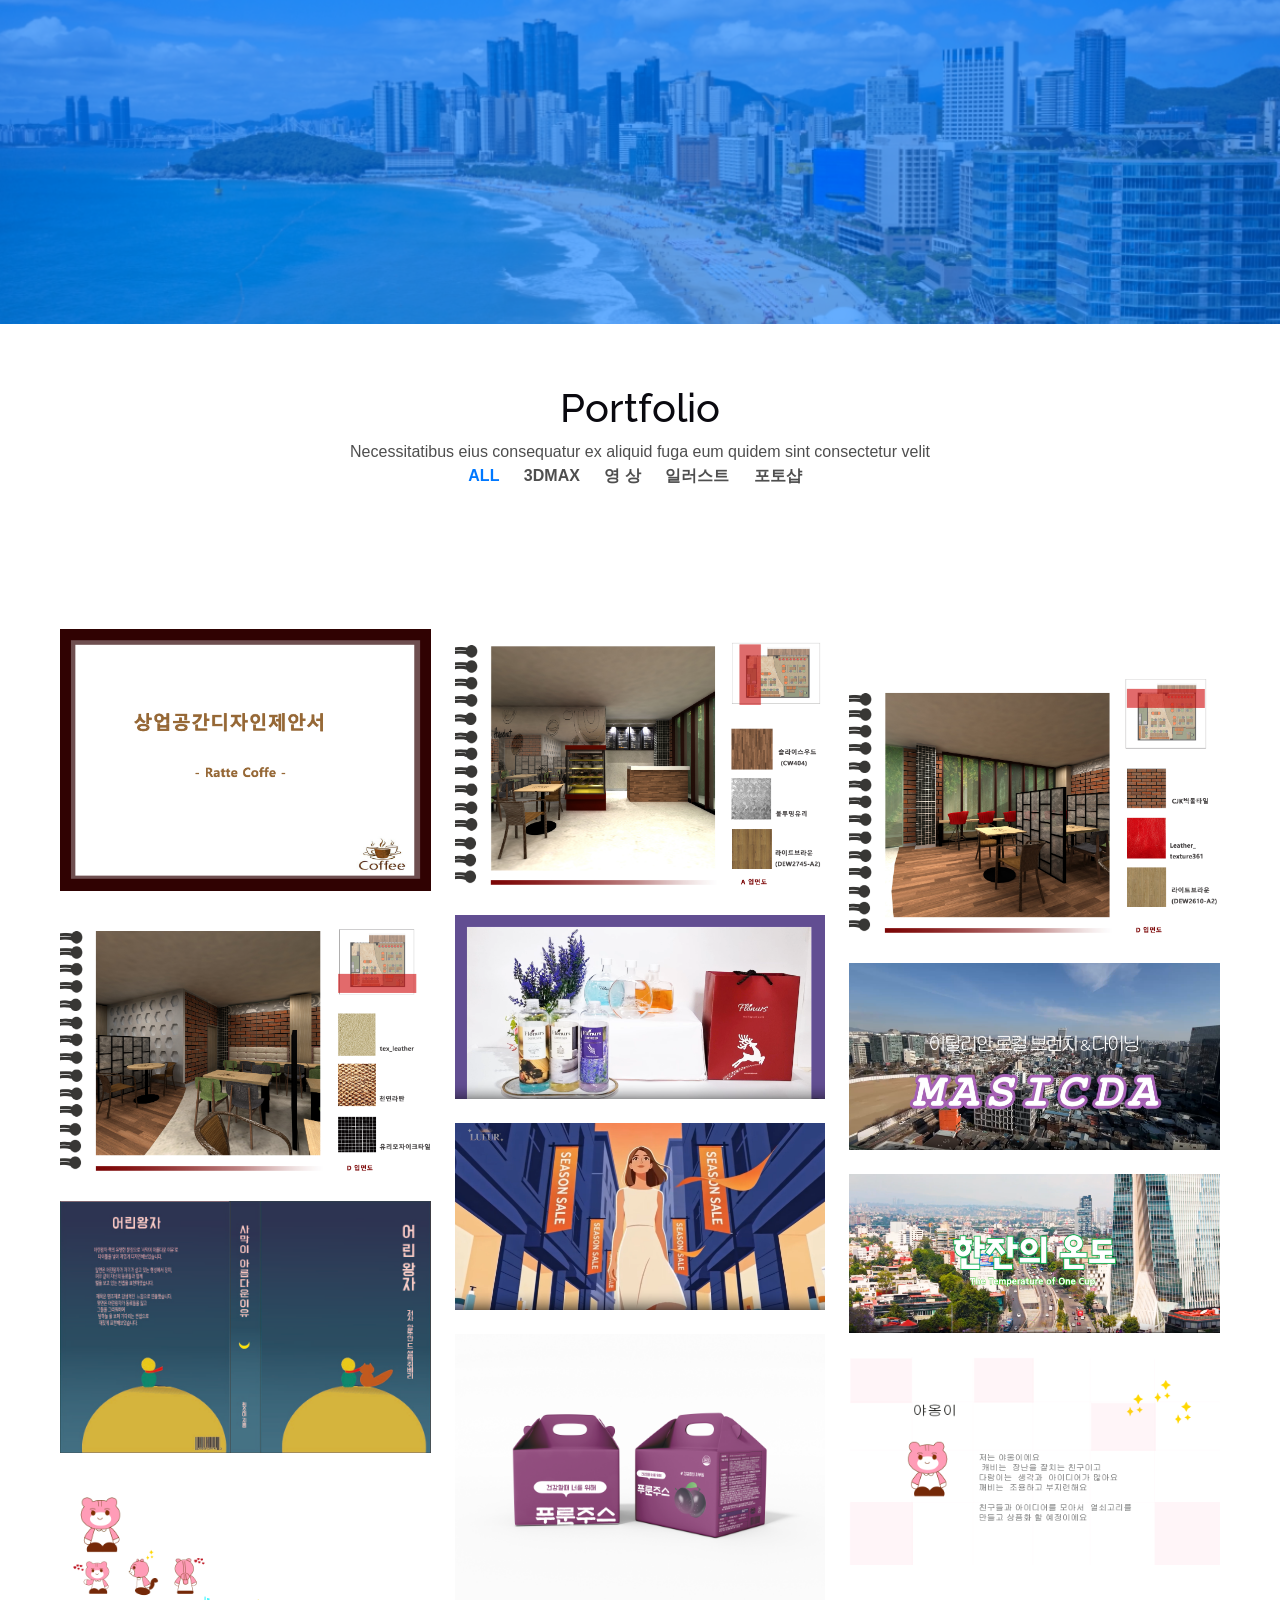
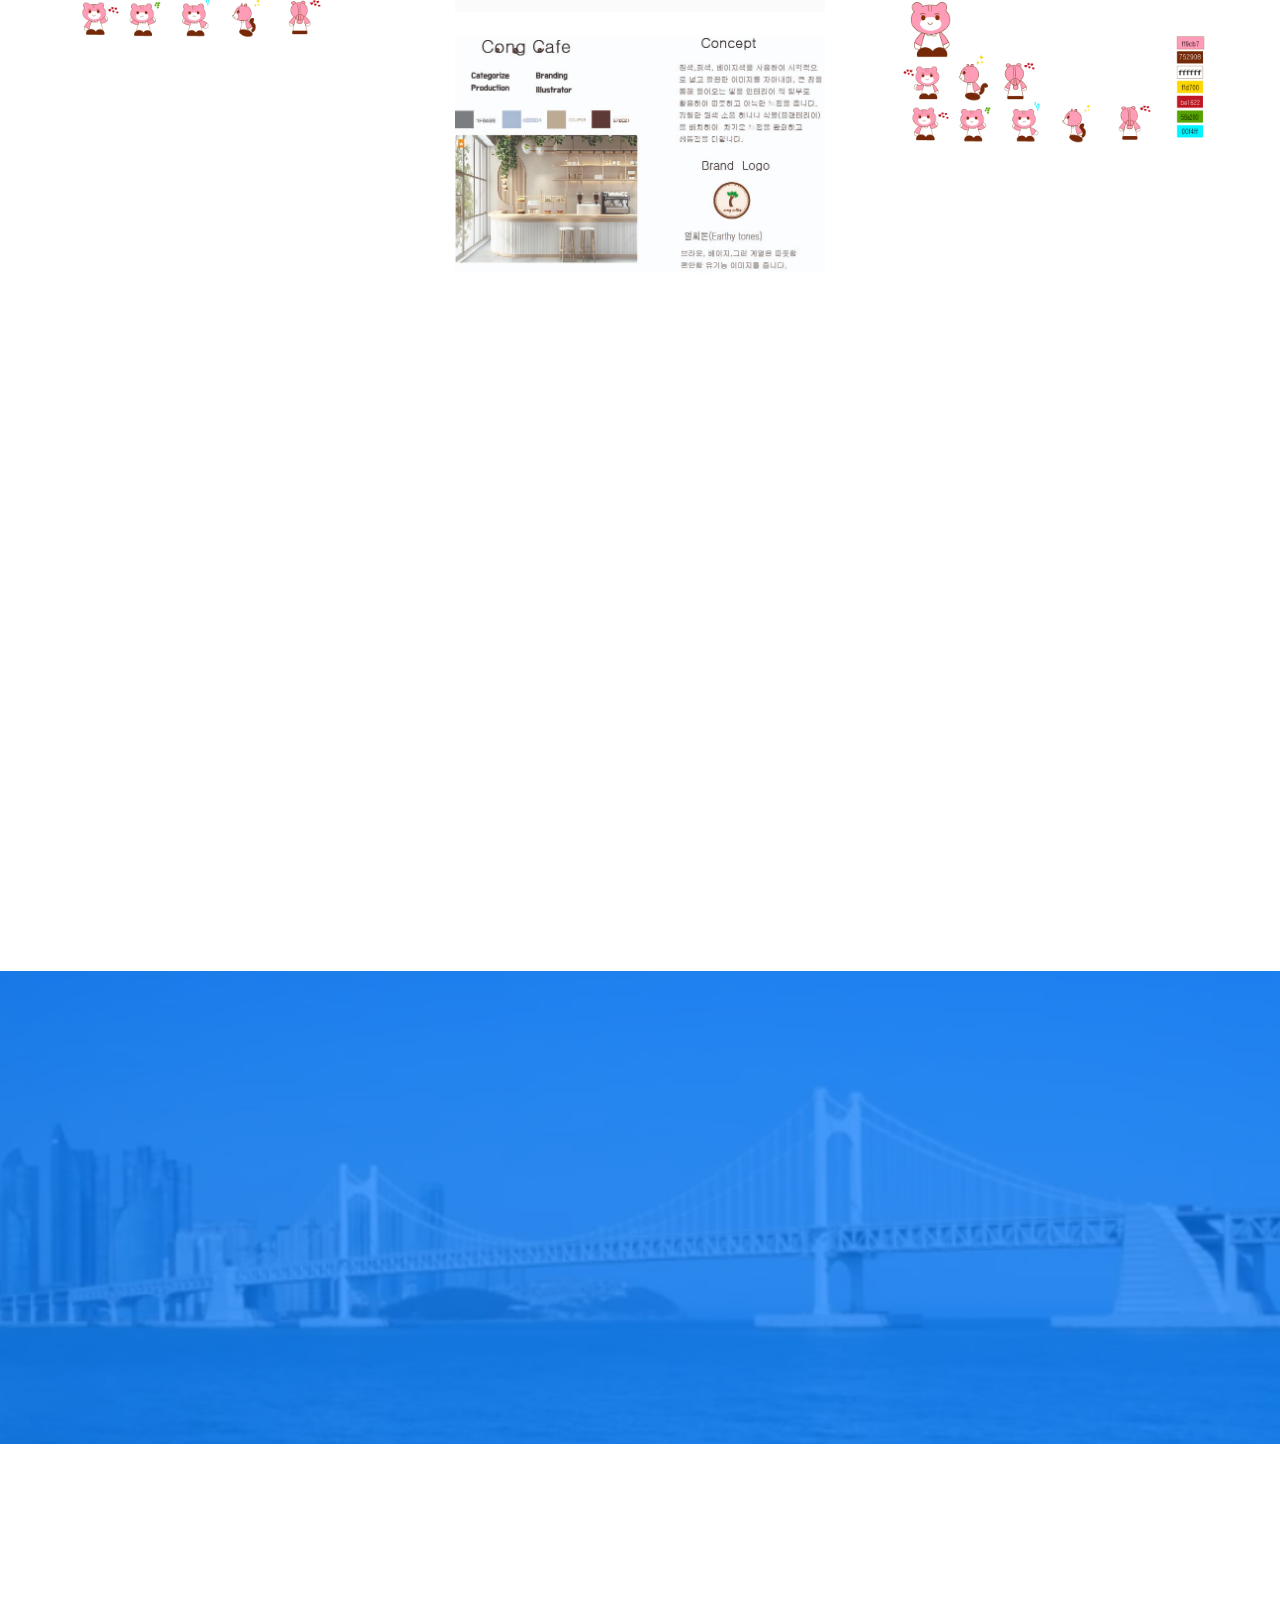
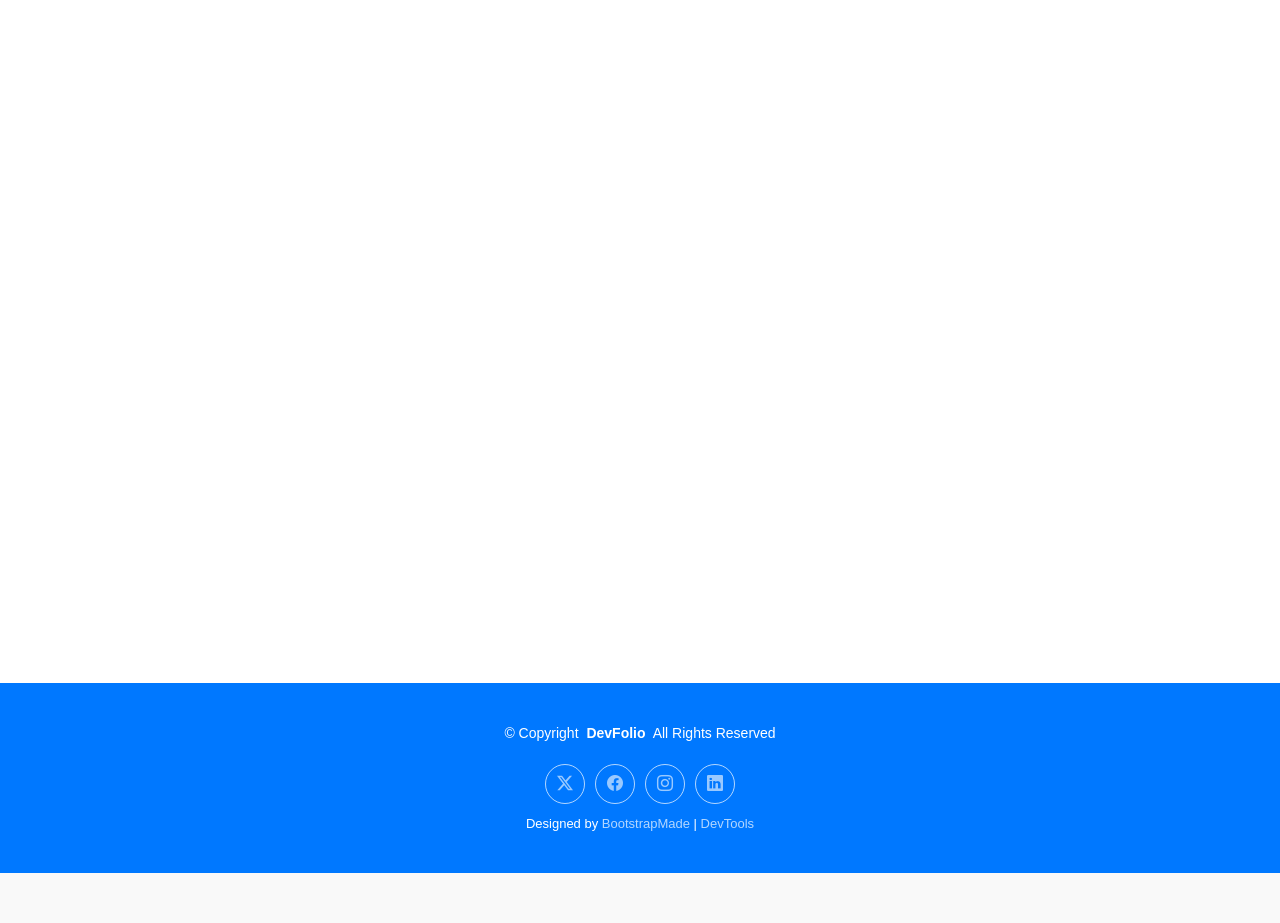
==== commit 5d80d230: ""새로운 파일 업로드"" ====
--- a/index.html
+++ b/index.html
@@ -3,8 +3,13 @@
 
 <head>
   <meta charset="utf-8">
+<head>
+    <meta name="viewport" content="width=device-width, initial-scale=1.0">
+ 
+</head>
+
   <meta content="width=device-width, initial-scale=1.0" name="viewport">
-  <title>Index - DevFolio Bootstrap Template</title>
+  <title>Index - Kwon Young Ae Bootstrap Template</title>
   <meta name="description" content="">
   <meta name="keywords" content="">
 
@@ -35,8 +40,52 @@
   * License: https://bootstrapmade.com/license/
   ======================================================== -->
 </head>
+        
 
 <body class="index-page">
+
+  
+
+ 
+
+
+<audio loop id="bgm">
+  <div class="sound-control">
+     audio.volume
+    <label for="volumeSlider">
+      <span style="font-size:1.2rem;">🔊</span> 볼륨
+    </label>
+    <input type="range" id="volumeSlider" min="0" max="1" step="0.01" value="0">
+    <span class="volume-value" id="volumeDisplay">60%</span>
+    <button id="toggleMuteBtn">🔇 음소거</button>
+  </div>
+    <source src="assets/img/portfolio/alex-morgan-background-background-music-578479.mp3" type="audio/mpeg">
+</audio>
+
+<script>
+document.addEventListener('click', function() {
+    const audio = document.getElementById('bgm');
+    if (audio.paused) {
+        audio.play();
+    }
+}, { once: true });
+</script>
+
+
+
+<!-- <audio loop id="bgm">
+    <source src="assets/img/portfolio/alanajordan-the-beauty-of-dreams-461450.mp3" type="audio/mpeg">
+</audio>
+
+<script>
+document.addEventListener('click', function() {
+    const audio = document.getElementById('bgm');
+    if (audio.paused) {
+        audio.play();
+    }
+}, { once: true });
+</script>
+ -->
 
   <header id="header" class="header d-flex align-items-center sticky-top">
     <div class="container-fluid container-xl position-relative d-flex align-items-center justify-content-between">
@@ -44,7 +93,7 @@
       <a href="index.html" class="logo d-flex align-items-center">
         <!-- Uncomment the line below if you also wish to use an image logo -->
         <!-- <img src="assets/img/logo.png" alt=""> -->
-        <h1 class="sitename">DevFolio</h1>
+        <h1 class="sitename">KWON YOUNG AE</h1>
       </a>
 
       <nav id="navmenu" class="navmenu">
@@ -83,21 +132,11 @@
     <!-- Hero Section -->
     <section id="hero" class="hero section dark-background">
 
-      <img src="./assets/img/여름배경.png" alt="" data-aos="fade-in">
+      <img src="assets/img/동백섬.jpg" alt="" data-aos="fade-in">
 
       <div class="container d-flex flex-column align-items-center justify-content-center text-center" data-aos="fade-up" data-aos-delay="100">
-        <h2>홈페이지에 오신 것을 환영합니다</h2>
-        <html lang="en">
-        <head>
-          <meta charset="UTF-8">
-          <meta name="viewport" content="width=device-width, initial-scale=1.0">
-          <title>Document</title>
-        </head>
-        <body>
-          
-        </body>
-        </html></h2>
-        <p><span class="typed" data-typed-items="Designer, Developer, Freelancer, Photographer"></span></p>
+        <h2>홈페이지 방문을 환영합니다.</h2>
+        <p><span class="typed" data-typed-items="해운대, 동백섬, 바닷가, 오륙도"></span></p>
       </div>
 
     </section><!-- /Hero Section -->
@@ -112,13 +151,13 @@
 
             <div class="row justify-content-between gy-4">
               <div class="col-lg-5">
-                <img src="./assets/img/사티아나델라.png" class="img-fluid" alt="">
+                <img src="assets/img/해운대바닷가.png" class="img-fluid" alt="">
               </div>
               <div class="col-lg-7 about-info">
-                <p><strong>Name: </strong> <span>사티아나델라</span></p>
-                <p><strong>Profile: </strong> <span>full stack developer</span></p>
-                <p><strong>Email: </strong> <span>contact@example.com</span></p>
-                <p><strong>Phone: </strong> <span>(617) 557-0089</span></p>
+                <p><strong>Name: </strong> <span>해운대바닷가</span></p>
+                <p><strong>Profile: </strong> <span>힐링의 장소</span></p>
+                <p><strong>homepage: </strong> <span>https://www.haeundae.go.kr</span></p>
+                <p><strong>Phone: </strong> <span>(051)749-4000</span></p>
               </div>
             </div>
 
@@ -126,32 +165,32 @@
 
               <h5>Skills</h5>
 
-              <div class="progress">
-                <span class="skill"><span>HTML</span> <i class="val">100%</i></span>
-                <div class="progress-bar-wrap">
-                  <div class="progress-bar" role="progressbar" aria-valuenow="100" aria-valuemin="0" aria-valuemax="100"></div>
-                </div>
+              <div class="progress"> 
+  <span class="skill"><span>HTML</span> <i class="val">100%</i></span> 
+  <div class="progress-bar-wrap"> 
+    <div class="progress-bar" role="progressbar" aria-valuenow="100" aria-valuemin="0" aria-valuemax="100" style="background-color: #007bff; width: 100%;"></div> 
+  </div> 
               </div><!-- End Skills Item -->
 
-              <div class="progress">
-                <span class="skill"><span>CSS</span> <i class="val">90%</i></span>
-                <div class="progress-bar-wrap">
-                  <div class="progress-bar" role="progressbar" aria-valuenow="90" aria-valuemin="0" aria-valuemax="100"></div>
-                </div>
+              <div class="progress"> 
+  <span class="skill"><span>영 상</span> <i class="val">90%</i></span> 
+  <div class="progress-bar-wrap"> 
+    <div class="progress-bar" role="progressbar" aria-valuenow="90" aria-valuemin="0" aria-valuemax="90" style="background-color: #bd154d; width: 100%;"></div> 
+  </div> 
               </div><!-- End Skills Item -->
 
-              <div class="progress">
-                <span class="skill"><span>JavaScript</span> <i class="val">75%</i></span>
-                <div class="progress-bar-wrap">
-                  <div class="progress-bar" role="progressbar" aria-valuenow="75" aria-valuemin="0" aria-valuemax="100"></div>
-                </div>
+             <div class="progress"> 
+  <span class="skill"><span>일러스트</span> <i class="val">75</i></span> 
+  <div class="progress-bar-wrap"> 
+    <div class="progress-bar" role="progressbar" aria-valuenow="75" aria-valuemin="0" aria-valuemax="75" style="background-color: #06a844eb; width: 100%;"></div> 
+  </div> 
               </div><!-- End Skills Item -->
 
-              <div class="progress">
-                <span class="skill"><span>Photoshop</span> <i class="val">55%</i></span>
-                <div class="progress-bar-wrap">
-                  <div class="progress-bar" role="progressbar" aria-valuenow="55" aria-valuemin="0" aria-valuemax="100"></div>
-                </div>
+              <div class="progress"> 
+  <span class="skill"><span>포토샵</span> <i class="val">50%</i></span> 
+  <div class="progress-bar-wrap"> 
+    <div class="progress-bar" role="progressbar" aria-valuenow="50" aria-valuemin="0" aria-valuemax="50" style="background-color: #efe815; width: 100%;"></div> 
+  </div> 
               </div><!-- End Skills Item -->
 
             </div>
@@ -159,14 +198,32 @@
 
           <div class="col-md-6">
             <div class="about-me">
-              <h4>About me</h4>
-              <p>
-                본명: 사티아 나라야나 나델라 (Satya Narayana Nadella)출생: 1967년 8월 19일 (인도 하이데라바드 출생, 인도계 미국인)학력: 마니팔 공과대학교(전자공학 학사), 위스콘신 대학교 밀워키(컴퓨터과학 석사), 시카고 대학교 경영대학원(MBA)소속: 마이크로소프트 (1992년 입사 ~ 현재)
-                클라우드 및 오픈소스 중심의 혁신: 2014년 스티브 발머의 뒤를 이어 CEO로 취임한 후, 기존의 윈도우 중심 독점 전략에서 벗어나 클라우드 플랫폼인 Microsoft Azure를 집중 육성했습니다. 폐쇄적이었던 과거와 달리 '오픈소스 개방 정책'을 내세우며 깃허브(GitHub) 등을 인수했습니다.AI 리더십: 생성형 AI 트렌드의 최전선에서 OpenAI와의 강력한 파트너십을 맺고, 자사 오피스 프로그램 및 검색 엔진에 Copilot(코파일럿) AI를 전면 도입했습니다.공감의 리더십: 저서 《히트 리프레시(Hit Refresh)》를 통해 조직의 문화를 바꾸는 핵심 키워드로 '공감(Empathy)'을 제시했습니다. 관료주의적이었던 MS 내부 문화를 서로 협력하고 성장하는 문화로 재정비한 것으로 평가받습니다.
-                
+              <h4>해운대바닷가</h4> 
+              
+             
+              
+               <p class="fs-large fw-normal">
+                규격:  백사장 길이 1.5km, 넓이 120,000㎡<br>
+                 수심이 얕고 조수 변화가 적음<br>
+                이름 유래:  신라 시대 학자 최치원이 <br>
+                바위에 '해운'이라는 호를 새긴 데서 유래<br>
+                주변 경관:  서쪽의 동백섬과 마린시티<br>
+                 동쪽의 달맞이 고개가 어우러짐<br>
               </p>
               
               
+              <p>
+                축제:  매년 봄·여름 사이 모래조각<br>
+                 작품을 선보이는 모래축제 개최<br>
+                야경:  동백섬과 마린시티, 더베이101에서 <br>
+                바라보는 화려한 도심 야경<br>
+                편의시설:   구남로 문화광장, 해운대 전통시장,<br>
+                 특급 호텔과 리조트 인접해운대해수욕장의 근처 맛집, <br>
+                주차 정보, 또는 숙박 추천 중 어떤 추가
+               
+              </p>
+              
+              </p>
             </div>
           </div>
         </div>
@@ -176,389 +233,469 @@
     </section><!-- /About Section -->
 
     <!-- Resume Section -->
-    <section id="resume" class="resume section">
+  
+    <section id="해운대 소개" class="해운대 section">
 
       <!-- Section Title -->
       <div class="container section-title" data-aos="fade-up">
-        <h2>Resume</h2>
+        <h1>해운대소개</h1>
+        <p>시원한 바다가있는 해운대</p>
+      </div><!-- End Section Title -->
+
+
+      <!DOCTYPE html>
+<html lang="ko">
+<head>
+    <meta charset="UTF-8">
+    <meta name="viewport" content="width=device-width, initial-scale=1.0">
+    <title>해운대 명소 안내</title>
+    <style>
+        /* 기본 스타일 초기화 */
+        * {
+            box-sizing: border-box;
+            margin: 0;
+            padding: 0;
+        }
+        body {
+            font-family: 'Malgun Gothic', dotum, sans-serif;
+            background-color: #f9f9f9;
+            color: #333;
+            padding: 50px 0;
+        }
+
+        /* 전체 콘텐츠를 중앙에 고정 (치우침 방지) */
+        .container {
+            max-width: 1200px; /* 전체 가로 너비 */
+            margin: 0 auto;    /* 좌우 여백을 똑같이 주어 정중앙 정렬 */
+            padding: 0 20px;
+        }
+
+        /* 그리드 레이아웃: 좌측 1세트, 우측 1세트 나란히 배치 */
+        .grid-wrapper {
+            display: grid;
+            grid-template-columns: 1fr 1fr; /* 50%씩 반반 나눔 */
+            gap: 40px; /* 좌측 세트와 우측 세트 사이의 간격 */
+            margin-bottom: 40px;
+        }
+
+        /* 각 아이템 세트 내부 정렬 (이미지 - 텍스트) */
+        .item-set {
+            display: flex;
+            align-items: flex-start; /* 이미지와 텍스트 상단 기준 정렬 */
+            background: #ffffff;
+            padding: 20px;
+            border-radius: 8px;
+            box-shadow: 0 2px 8px rgba(0,0,0,0.05);
+        }
+
+        /* 이미지 링크 스타일 */
+        .img-link {
+            flex-shrink: 0;
+            width: 180px; /* 이미지 가로 크기 고정 */
+            height: 140px; /* 이미지 세로 크기 고정 */
+            overflow: hidden;
+            border-radius: 6px;
+            display: block;
+            position: relative;
+        }
+
+        /* 이미지 기본 상태 및 마우스 오버 효과 */
+        .img-link img {
+            width: 100%;
+            height: 100%;
+            object-fit: cover; /* 비율 유지하며 꽉 채움 */
+            transition: transform 0.3s ease, opacity 0.3s ease;
+        }
+
+        /* 💡 이미지에 마우스 올렸을 때 효과 */
+        .img-link:hover img {
+            transform: scale(1.05); /* 살짝 확대되는 효과 */
+            opacity: 0.85;          /* 살짝 흐려지며 클릭 가능한 느낌 전달 */
+        }
+
+        /* 설명 텍스트 영역 (이미지 바로 오른쪽) */
+        .description {
+            margin-left: 20px; /* 이미지와의 간격 */
+            flex-grow: 1;
+        }
+
+        .description h3 {
+            font-size: 18px;
+            color: #111;
+            margin-bottom: 8px;
+        }
+
+        .description p {
+            font-size: 14px;
+            color: #666;
+            line-height: 1.6;
+        }
+
+        /* 반응형: 화면이 너무 작아지면 한 줄로 정렬 */
+        @media (max-width: 768px) {
+            .grid-wrapper {
+                grid-template-columns: 1fr;
+            }
+            .item-set {
+                flex-direction: column;
+            }
+            .img-link {
+                width: 100%;
+                height: 200px;
+            }
+            .description {
+                margin-left: 0;
+                margin-top: 15px;
+            }
+        }
+    </style>
+</head>
+<body>
+
+<div class="container">
+
+    <!-- 첫 번째 줄 (왼쪽: 누리마루 / 오른쪽: 조선비치호텔) -->
+    <div class="grid-wrapper">
+        
+        <!-- [왼쪽 세트] 누리마루 -->
+        <div class="item-set">
+            <!-- 이미지 마우스 오버 시 링크 이동 -->
+             <a href="#" class="stretched-link">
+                <!-- 💡 '이미지주소' 부분에 실제 사진 파일 경로를 넣으시면 됩니다 -->
+                <img src="assets/img/해운대소개/누리마루.png" alt="누리마루">
+            </a>
+            <div class="description">
+                <h3>누리마루 APEC하우스</h3>
+                <p>2005년 제13차 APEC 정상회의를 위해 건립된 국제회의장입니다. 한국 전통 정자를 현대적 감각으로 재해석한 건축물로 주변 바다 경관이 뛰어납니다.</p>
+            </div>
+        </div>
+
+        <!-- [오른쪽 세트] 조선비치호텔 -->
+        <div class="item-set">
+             <a href="#" class="stretched-link">
+                <img src="assets/img/해운대소개/조선비치호텔.png" alt="조선비치호텔">
+            </a>
+            <div class="description">
+                <h3>웨스틴 조선 부산</h3>
+                <p>부산 해운대와 동백섬 입구에 위치한 5성급 호텔입니다. 해운대 바다와 광안대교를 조망하는 뛰어난 전망과 동백섬 산책로가 연결되어 있습니다.</p>
+            </div>
+        </div>
+
+    </div>
+
+
+    <!-- 두 번째 줄 (왼쪽: 더베이101 / 오른쪽: 제니스아파트) -->
+    <div class="grid-wrapper">
+
+        <!-- [왼쪽 세트] 더베이101 -->
+        <div class="item-set">
+             <a href="#" class="stretched-link">
+                <img src="assets/img/해운대소개/더베이101.png" alt="더베이101">
+            </a>
+            <div class="description">
+                <h3>더베이101</h3>
+                <p>화려한 마린시티 고층 빌딩 숲의 야경과 바다를 함께 즐길 수 있는 복합 문화 공간입니다. 야외 테라스에서 즐기는 야경으로 유명합니다.</p>
+            </div>
+        </div>
+
+        <!-- [오른쪽 세트] 제니스아파트 -->
+        <div class="item-set">
+            <a href="#" class="stretched-link">
+                <img src="assets/img/해운대소개/제니스아파트.png" alt="제니스아파트">
+            </a>
+            <div class="description">
+                <h3>해운대 두산위브 더 제니스</h3>
+                <p>마린시티에 위치한 최고 80층 규모의 초고층 주상복합 아파트입니다. 파도를 형상화한 유려한 곡선 디자인으로 부산의 대표 랜드마크입니다.</p>
+            </div>
+        </div>
+
+    </div>3d맥스
+
+</div>
+
+</body>
+</html>
+
+    </section><!-- /Resume Section -->
+
+    <!-- Services Section -->
+<section id="services" class="services section">
+
+  <!-- Section Title -->
+  <div class="container section-title" data-aos="fade-up">
+    <h2>Services</h2>
+  </div><!-- End Section Title -->
+
+  <style>
+    .image-container {
+      display: flex;               /* 플렉스 박스 사용 */
+      justify-content: center;     /* 가로 가운데 정렬 */
+      align-items: center;         /* 세로 가운데 정렬 */
+      flex-wrap: wrap;             /* 공간이 부족하면 아래 줄로 이동 */
+      gap: 20px;                   /* 이미지 사이의 간격 */
+      padding: 40px 20px;          /* 부모 박스의 위아래, 양옆 여백 */
+      max-width: 1200px;           /* 중앙 정렬을 위한 최대 가로폭 제한 */
+      margin: 0 auto;              /* 화면 중앙에 배치 */
+    }
+
+    /* [기본 PC 화면] 한 줄에 4개 배치 */
+    .image-container a {
+      flex: 0 1 calc(25% - 15px);  
+      box-sizing: border-box;
+      position: relative;          /* stretched-link 기준점 */
+    }
+
+    .image-container img {
+      width: 100%;                 /* 감싸고 있는 a 태그 크기에 맞춤 */
+      height: auto;                /* 이미지 비율 유지 */
+      display: block;
+      border-radius: 8px;          /* (선택 사항) 이미지를 부드럽게 만들기 위한 둥근 모서리 */
+    }
+
+    /* [태블릿 화면] 화면 폭이 992px 이하일 때: 한 줄에 2개씩 배치 */
+    @media (max-width: 992px) {
+      .image-container a {
+        flex: 0 1 calc(50% - 10px);
+      }
+    }
+
+    /* [모바일 화면] 화면 폭이 576px 이하일 때: 한 줄에 1개씩 세로로 배치 */
+    @media (max-width: 576px) {
+      .image-container a {
+        flex: 0 1 100%;
+        max-width: 400px;          /* 모바일에서 이미지가 너무 거대해지는 것을 방지 */
+      }
+    }
+  </style>
+
+  <div class="image-container">
+    <a href="#" class="stretched-link">
+      <img src="assets/img/꽃종류/개나리꽃.png" alt="개나리꽃">
+    </a>  
+    <a href="#" class="stretched-link">
+      <img src="assets/img/꽃종류/목련꽃.png" alt="목련꽃">
+    </a>   
+    <a href="#" class="stretched-link">
+      <img src="assets/img/꽃종류/벗꽃.png" alt="벚꽃">
+    </a>   
+    <a href="#" class="stretched-link">
+      <img src="assets/img/꽃종류/백일홍.png" alt="백일홍">
+    </a>  
+
+    <a href="#" class="stretched-link">
+      <img src="assets/img/꽃종류/수국꽃.png" alt="수국꽃">
+    </a>  
+    <a href="#" class="stretched-link">
+      <img src="assets/img/꽃종류/장미꽃.png" alt="장미꽃">
+    </a>  
+    <a href="#" class="stretched-link">
+      <img src="assets/img/꽃종류/코스모스꽃.png" alt="코스모스꽃">
+    </a>  
+    <a href="#" class="stretched-link">
+      <img src="assets/img/꽃종류/무궁화꽃.png" alt="무궁화꽃">
+    </a>  
+  </div>
+
+</section><!-- /Services Section -->
+
+    <!-- Stats Section -->
+    <section id="stats" class="stats section accent-background">
+
+      <img src="assets/img/해운대대표이미지.png" alt="" data-aos="fade-in">
+
+      
+            
+          </div><!-- End Stats Item -->
+
+          <div class="col-lg-3 col-md-6">
+            <div class="stats-item text-center w-100 h-100">
+              <span data-purecounter-start="0" data-purecounter-end data-purecounter-duration="0" class="purecounter"></span>
+              <p>Awards</p>
+            </div>
+          </div><!-- End Stats Item -->
+
+        </div>
+
+      </div>
+
+    </section><!-- /Stats Section -->
+
+    <!-- Portfolio Section -->
+    <section id="portfolio" class="portfolio section">
+
+      <!-- Section Title -->
+      <div class="container section-title" data-aos="fade-up">
+        <h1>Portfolio</h1>
         <p>Necessitatibus eius consequatur ex aliquid fuga eum quidem sint consectetur velit</p>
       </div><!-- End Section Title -->
 
       <div class="container">
 
-        <div class="row">
-
-          <div class="col-lg-6" data-aos="fade-up" data-aos-delay="100">
-            <h3 class="resume-title">1. 커리어 여정: 엔지니어에서 CEO까지</h3>
-
-            <div class="resume-item pb-0">
-              <h4>나델라는 1992년 MS에 평사원(엔지니어)으로 입사하여 22년 만에 최고 자리에 오른 정통 'MS 맨'입니다.</h4>
+        <div class="isotope-layout" data-default-filter="*" data-layout="masonry" data-sort="original-order">
+
+          <ul class="portfolio-filters isotope-filters" data-aos="fade-up" data-aos-delay="100">
+            <li data-filter="*" class="filter-active">All</li>
+            <li data-filter=".filter-3dmax">3Dmax</li>
+            <li data-filter=".filter-영 상">영 상</li>
+            <li data-filter=".filter-일러스트">일러스트</li>
+            <li data-filter=".filter-포토샵">포토샵</li><br><br><br><br><br><br>
+          </ul><!-- End Portfolio Filters -->
+    
+   <div class="row gy-4 isotope-container" data-aos="fade-up" data-aos-delay="200">
+
+      <div class="col-lg-4 col-md-6 portfolio-item isotope-item filter-3Dmax"> 
+         <img src="assets/img/portfolio/3d맥스/표지.jpg" class="img-fluid" alt="">
+              <div class="portfolio-info">
+                <h4>3Dmax</h4>
+                <p>Lorem ipsum, dolor sit amet consectetur</p>
+                <a href="assets/img/portfolio/3d맥스/표지.jpg" title="3Dmax" data-gallery="portfolio-gallery-3Dmax" class="glightbox preview-link"><i class="bi bi-zoom-in"></i></a>
+                <a href="portfolio-details.html" title="More Details" class="details-link"><i class="bi bi-link-45deg"></i></a>
+              </div>
+            </div><!-- End Portfolio Item -->
+
+            <div class="col-lg-4 col-md-6 portfolio-item isotope-item filter-3dmax">
+              <img src="assets/img/portfolio/3d맥스/A VIEW.jpg" class="img-fluid" alt="">
+              <div class="portfolio-info">
+              <a href="assets/img/portfolio/3d맥스/A VIEW.jpg " title="3Dmax" data-gallery="portfolio-gallery-3dmax" class="glightbox preview-link"><i class="bi bi-zoom-in"></i></a>
+              <a href="portfolio-details.html" title="More Details" class="details-link"><i class="bi bi-link-45deg"></i></a>
+              </div>
+            </div><!-- End Portfolio Item -->
+           
+            <div class="col-lg-4 col-md-6 portfolio-item isotope-item filter-3dmax">
+              <img src="assets/img/portfolio/3d맥스/B VIEW.jpg" class="img-fluid" alt="">
+              <div class="portfolio-info">
+              <a href="assets/img/portfolio/3d맥스/B BIEW.jpg " title="3Dmax" data-gallery="portfolio-gallery-3dmax" class="glightbox preview-link"><i class="bi bi-zoom-in"></i></a>
+                <a href="portfolio-details.html" title="More Details" class="details-link"><i class="bi bi-link-45deg"></i></a>
+              </div>
+            </div><!-- End Portfolio Item -->    
+ 
+            <div class="col-lg-4 col-md-6 portfolio-item isotope-item filter-3dmax">
+              <img src="assets/img/portfolio/3d맥스/C VIEW.jpg" class="img-fluid" alt="">
+              <div class="portfolio-info">
+              <a href="assets/img/portfolio/3d맥스/C VIEW.jpg " title="3Dmax" data-gallery="portfolio-gallery-3dmax" class="glightbox preview-link"><i class="bi bi-zoom-in"></i></a>
+              <a href="portfolio-details.html" title="More Details" class="details-link"><i class="bi bi-link-45deg"></i></a>
+              </div>
+            </div><!-- End Portfolio Item -->
+            
+            <div class="col-lg-4 col-md-6 portfolio-item isotope-item filter-3dmax">
+              <img src="assets/img/portfolio/3d맥스/D VIEW.jpg" class="img-fluid" alt="">
+              <div class="portfolio-info">
+              <a href="assets/img/portfolio/3d맥스/D BIEW.jpg " title="3Dmax" data-gallery="portfolio-gallery-3dmax" class="glightbox preview-link"><i class="bi bi-zoom-in"></i></a>
+              <a href="portfolio-details.html" title="More Details" class="details-link"><i class="bi bi-link-45deg"></i></a>
+              </div>
+            </div><!-- End Portfolio Item -->
+
+
+
+            <div class="col-lg-4 col-md-6 portfolio-item isotope-item filter-영 상">
+              <img src="assets/img/portfolio/영상/나만의 제품광고영상이미지.png" class="img-fluid" alt="">
+              <div class="portfolio-info">
+                <h4>영 상1</h4>
+              <a href="assets/img/portfolio/영상/나만의 제품광고영상이미지.png" title="영 상1" data-gallery="portfolio-gallery-영 상" class="glightbox preview-link"><i class="bi bi-zoom-in"></i></a> 
+              <a href="assets/img/portfolio/영상/권영애-나만의 제품공고영상.mp4" title="영 상1" data-gallery="portfolio-gallery-영 상" class="glightbox preview-link"><i class="bi bi-zoom-in"></i></a>
+            </div>
+            </div><!-- End Portfolio Item -->    
               
-              <ul>
-                <li>주말엔 MBA, 주중엔 개발: 입사 초기, 주중에는 워싱턴주 본사에서 윈도우 NT 개발팀원으로 일하고, 금요일 밤마다 비행기를 타고 시카고로 날아가 주말 MBA 수업을 듣는 고강도 생활을 2년 반 동안 버텨냈습니다.</li>
-                <li>클라우드 부서의 구원투수: 2011년 서버 및 툴 사업부 사장으로 임명된 후, 기존 오프라인 서버 중심 비즈니스를 초기 단계였던 Windows Azure(현 Microsoft Azure) 클라우드로 성공적으로 전환해 내며 차기 CEO로서의 역량을 증명했습니다.</li>
-                <li></li>
-              </ul>
-            </div><!-- Edn Resume Item -->
-
+               
+              <div class="col-lg-4 col-md-6 portfolio-item isotope-item filter-영 상2">
+              <img src="assets/img/portfolio/영상/음식이야기.png" class="img-fluid" alt="">
+              <div class="portfolio-info">
+                <h4>영 상2</h4>
+              <a href="assets/img/portfolio/영상/음식이야기.png" title="영 상2" data-gallery="portfolio-gallery-영 상 2" class="glightbox preview-link"><i class="bi bi-zoom-in"></i></a> 
+              <a href="assets/img/portfolio/영상/권영애-음식이야기1.mp4" title="영 상2" data-gallery="portfolio-gallery-영 상 2" class="glightbox preview-link"><i class="bi bi-zoom-in"></i></a>
+            </div>
+            </div>
+            <!-- End Portfolio Item -->
+ 
+              
+            <div class="col-lg-4 col-md-6 portfolio-item isotope-item filter-영 상3">
+              <img src="assets/img/portfolio/영상/최종프로젝트.png" class="img-fluid" alt="">
+              <div class="portfolio-info">
+                <h4>영 상3</h4>
+              <a href="assets/img/portfolio/영상/최종프로젝트.png" title="영 상3" data-gallery="portfolio-gallery-영 상 3" class="glightbox preview-link"><i class="bi bi-zoom-in"></i></a> 
+              <a href="assets/img/portfolio/영상/권영애-최종프로잭트.mp4" title="영 상3" data-gallery="portfolio-gallery-영 상 3" class="glightbox preview-link"><i class="bi bi-zoom-in"></i></a>
+             </div>
+            </div>
+            <!-- End Portfolio Item --> 
+              
+
+            <div class="col-lg-4 col-md-6 portfolio-item isotope-item filter-영 상4">
+              <img src="assets/img/portfolio/영상/커피이야기.png" class="img-fluid" alt="">
+              <div class="portfolio-info">
+                <h4>영 상4</h4>
+              <a href="assets/img/portfolio/영상/커피이야기.png" title="영 상4" data-gallery="portfolio-gallery-영 상 4" class="glightbox preview-link"><i class="bi bi-zoom-in"></i></a> 
+              <a href="assets/img/portfolio/영상/권영애-커피이야기.mp4" title="영 상4" data-gallery="portfolio-gallery-영 상 4" class="glightbox preview-link"><i class="bi bi-zoom-in"></i></a>
+             </div>
+            </div>
+            <!-- End Portfolio Item --> 
+
+
+            <div class="col-lg-4 col-md-6 portfolio-item isotope-item filter-포토샵">
+              <img src="assets/img/portfolio/포토샵/북커버-01.JPG" class="img-fluid" alt="">
+              <div class="portfolio-info">
+                <h4>포토샵</h4>
+              <a href="assets/img/portfolio/포토샵/북커버-01.JPG" title="포토샵/북커버-01.jpg" title="포토샵" data-gallery="portfolio-gallery-포토샵" class="glightbox preview-link"><i class="bi bi-zoom-in"></i></a>
+                <a href="portfolio-details.html" title="More Details" class="details-link"><i class="bi bi-link-45deg"></i></a>
+              </div>  
+              </div><!-- End Portfolio Item -->
+ 
+              <div class="col-lg-4 col-md-6 portfolio-item isotope-item filter-포토샵">
+              <img src="assets/img/portfolio/포토샵/보라색박스2.png" class="img-fluid" alt="">
+              <div class="portfolio-info">
+               <a href="assets/img/portfolio/포토샵/보라색박스2.png" title="보라색박스2" data-gallery="portfolio-gallery-포토샵" class="glightbox preview-link"><i class="bi bi-zoom-in"></i></a>
+                <a href="portfolio-details.html" title="More Details" class="details-link"><i class="bi bi-link-45deg"></i></a>
+              </div>
+            </div><!-- End Portfolio Item --> 
+
+      
             
-            <h3 class="resume-title">2. 마이크로소프트를 바꾼 4대 핵심 업적</h3>
-            <div class="resume-item">
-                <li>1. 클라우드 올인모바일 경쟁에서 밀리던 MS의 체질을 Azure 클라우드 중심으로 전면 개편했습니다. AWS(아마존)를 추격하며 전 세계 클라우드 시장 2위의 강자로 성장시켰습니다. </li></li>
-                <li> 1. 클라우드 올인모바일 경쟁에서 밀리던 MS의 체질을 Azure 클라우드 중심으로 전면 개편했습니다. AWS(아마존)를 추격하며 전 세계 클라우드 시장 2위의 강자로 성장시켰습니다.</li>
-                <li> 2. 개방과 협력과거 '적'으로 취급하던 경쟁사들과 손을 잡았습니다. 오피스(Office) 앱을 애플 iOS 및 구글 안드로이드에 출시했고, 개발자들의 성지인 오픈소스 플랫폼 깃허브(GitHub)를 75억 달러에 인수했습니다.</li>
-
-                
-
-                
-                
-
-              
-            </div><!-- Edn Resume Item -->
-
-     
-           
-
-          </div>
-
-          
-              </ul>
-            </div><!-- Edn Resume Item -->
-
-          </div>
+             <div class="col-lg-4 col-md-6 portfolio-item isotope-item filter-일러스트">
+              <img src="assets/img/portfolio/일러스트/캐릭터포토폴리오-권영애-1-01.png" class="img-fluid" alt="">
+              <div class="portfolio-info">
+               <a href="assets/img/portfolio/일러스트/캐릭터포토폴리오-권영애-1-01.png" title="권영애-1-01" data-gallery="portfolio-gallery-일러스트" class="glightbox preview-link"><i class="bi bi-zoom-in"></i></a>
+                <a href="portfolio-details.html" title="More Details" class="details-link"><i class="bi bi-link-45deg"></i></a>
+              </div>
+            </div><!-- End Portfolio Item --> 
+
+           <div class="col-lg-4 col-md-6 portfolio-item isotope-item filter-일러스트">
+              <img src="assets/img/portfolio/일러스트/캐릭터포토폴리오-권영애-1-02.png" class="img-fluid" alt="">
+              <div class="portfolio-info">
+               <a href="assets/img/portfolio/일러스트/캐릭터포토폴리오-권영애-1-02.png" title="권영애-1-02" data-gallery="portfolio-gallery-일러스트" class="glightbox preview-link"><i class="bi bi-zoom-in"></i></a>
+                <a href="portfolio-details.html" title="More Details" class="details-link"><i class="bi bi-link-45deg"></i></a>
+              </div>
+            </div><!-- End Portfolio Item --> 
+
+             <div class="col-lg-4 col-md-6 portfolio-item isotope-item filter-일러스트">
+              <img src="assets/img/portfolio/일러스트/캐릭터포토폴리오-권영애-1-03.png" class="img-fluid" alt="">
+              <div class="portfolio-info">
+               <a href="assets/img/portfolio/일러스트/캐릭터포토폴리오-권영애-1-03.png" title="권영애-1-03" data-gallery="portfolio-gallery-일러스트
+               " class="glightbox preview-link"><i class="bi bi-zoom-in"></i></a>
+                <a href="portfolio-details.html" title="More Details" class="details-link"><i class="bi bi-link-45deg"></i></a>
+              </div>
+            </div><!-- End Portfolio Item --> 
+
+
+            <div class="col-lg-4 col-md-6 portfolio-item isotope-item filter-일러스트">
+              <img src="assets/img/portfolio/일러스트/콩까페 포토플리오.jpg" class="img-fluid" alt="">
+              <div class="portfolio-info">
+               <a href="assets/img/portfolio/일러스트/콩까페 포토플리오.jpg" title="콩까페 포토플리오" data-gallery="portfolio-gallery-일러스트" class="glightbox preview-link"><i class="bi bi-zoom-in"></i></a>
+                <a href="portfolio-details.html" title="More Details" class="details-link"><i class="bi bi-link-45deg"></i></a>
+              </div>
+            </div><!-- End Portfolio Item --> 
+
+          </div><!-- End Portfolio Container -->
 
         </div>
 
       </div>
 
-    </section><!-- /Resume Section -->
-
-    <!-- Services Section -->
-    <section id="services" class="services section">
+    </section><!-- /Portfolio Section -->
+
+    <!-- Pricing Section -->
+    <section id="pricing" class="pricing section">
 
       <!-- Section Title -->
-      <div class="container section-title" data-aos="fade-up">
-        <h2>Services</h2>
-        <p>Necessitatibus eius consequatur ex aliquid fuga eum quidem sint consectetur velit</p>
-      </div><!-- End Section Title -->
-
-      <div class="container">
-
-        <div class="row gy-4">
-
-          <div class="col-lg-4 col-md-6" data-aos="fade-up" data-aos-delay="100">
-            <div class="service-item  position-relative">
-              <div class="icon">
-                <i class="bi bi-activity"></i>
-              </div>
-              <a href="#" class="stretched-link">
-                <h3>Nesciunt Mete</h3>
-              </a>
-              <p>Provident nihil minus qui consequatur non omnis maiores. Eos accusantium minus dolores iure perferendis tempore et consequatur.</p>
-            </div>
-          </div><!-- End Service Item -->
-
-          <div class="col-lg-4 col-md-6" data-aos="fade-up" data-aos-delay="200">
-            <div class="service-item position-relative">
-              <div class="icon">
-                <i class="bi bi-broadcast"></i>
-              </div>
-              <a href="#" class="stretched-link">
-                <h3>Eosle Commodi</h3>
-              </a>
-              <p>Ut autem aut autem non a. Sint sint sit facilis nam iusto sint. Libero corrupti neque eum hic non ut nesciunt dolorem.</p>
-            </div>
-          </div><!-- End Service Item -->
-
-          <div class="col-lg-4 col-md-6" data-aos="fade-up" data-aos-delay="300">
-            <div class="service-item position-relative">
-              <div class="icon">
-                <i class="bi bi-easel"></i>
-              </div>
-              <a href="#" class="stretched-link">
-                <h3>Ledo Markt</h3>
-              </a>
-              <p>Ut excepturi voluptatem nisi sed. Quidem fuga consequatur. Minus ea aut. Vel qui id voluptas adipisci eos earum corrupti.</p>
-            </div>
-          </div><!-- End Service Item -->
-
-          <div class="col-lg-4 col-md-6" data-aos="fade-up" data-aos-delay="400">
-            <div class="service-item position-relative">
-              <div class="icon">
-                <i class="bi bi-bounding-box-circles"></i>
-              </div>
-              <a href="#" class="stretched-link">
-                <h3>Asperiores Commodit</h3>
-              </a>
-              <p>Non et temporibus minus omnis sed dolor esse consequatur. Cupiditate sed error ea fuga sit provident adipisci neque.</p>
-              <a href="#" class="stretched-link"></a>
-            </div>
-          </div><!-- End Service Item -->
-
-          <div class="col-lg-4 col-md-6" data-aos="fade-up" data-aos-delay="500">
-            <div class="service-item position-relative">
-              <div class="icon">
-                <i class="bi bi-calendar4-week"></i>
-              </div>
-              <a href="#" class="stretched-link">
-                <h3>Velit Doloremque</h3>
-              </a>
-              <p>Cumque et suscipit saepe. Est maiores autem enim facilis ut aut ipsam corporis aut. Sed animi at autem alias eius labore.</p>
-              <a href="#" class="stretched-link"></a>
-            </div>
-          </div><!-- End Service Item -->
-
-          <div class="col-lg-4 col-md-6" data-aos="fade-up" data-aos-delay="600">
-            <div class="service-item position-relative">
-              <div class="icon">
-                <i class="bi bi-chat-square-text"></i>
-              </div>
-              <a href="#" class="stretched-link">
-                <h3>Dolori Architecto</h3>
-              </a>
-              <p>Hic molestias ea quibusdam eos. Fugiat enim doloremque aut neque non et debitis iure. Corrupti recusandae ducimus enim.</p>
-              <a href="#" class="stretched-link"></a>
-            </div>
-          </div><!-- End Service Item -->
-
-        </div>
-
-      </div>
-
-    </section><!-- /Services Section -->
-
-    <!-- Stats Section -->
-    <section id="stats" class="stats section accent-background">
-
-      <img src="assets/img/stats-bg.jpg" alt="" data-aos="fade-in">
-
-      <div class="container position-relative" data-aos="fade-up" data-aos-delay="100">
-
-        <div class="row gy-4">
-
-          <div class="col-lg-3 col-md-6">
-            <div class="stats-item text-center w-100 h-100">
-              <span data-purecounter-start="0" data-purecounter-end="232" data-purecounter-duration="0" class="purecounter">232</span>
-              <p>Clients</p>
-            </div>
-          </div><!-- End Stats Item -->
-
-          <div class="col-lg-3 col-md-6">
-            <div class="stats-item text-center w-100 h-100">
-              <span data-purecounter-start="0" data-purecounter-end="521" data-purecounter-duration="0" class="purecounter">521</span>
-              <p>Projects</p>
-            </div>
-          </div><!-- End Stats Item -->
-
-          <div class="col-lg-3 col-md-6">
-            <div class="stats-item text-center w-100 h-100">
-              <span data-purecounter-start="0" data-purecounter-end="1453" data-purecounter-duration="0" class="purecounter">1453</span>
-              <p>Hours Of Support</p>
-            </div>
-          </div><!-- End Stats Item -->
-
-          <div class="col-lg-3 col-md-6">
-            <div class="stats-item text-center w-100 h-100">
-              <span data-purecounter-start="0" data-purecounter-end="32" data-purecounter-duration="0" class="purecounter">32</span>
-              <p>Awards</p>
-            </div>
-          </div><!-- End Stats Item -->
-
-        </div>
-
-      </div>
-
-    </section><!-- /Stats Section -->
-
-    <!-- Portfolio Section -->
-    <section id="portfolio" class="portfolio section">
-
-      <!-- Section Title -->
-      <div class="container section-title" data-aos="fade-up">
-        <h2>Portfolio</h2>
-        <p>Necessitatibus eius consequatur ex aliquid fuga eum quidem sint consectetur velit</p>
-      </div><!-- End Section Title -->
-
-      <div class="container">
-
-        <div class="isotope-layout" data-default-filter="*" data-layout="masonry" data-sort="original-order">
-
-          <ul class="portfolio-filters isotope-filters" data-aos="fade-up" data-aos-delay="100">
-            <li data-filter="*" class="filter-active">전체</li>
-            <li data-filter=".filter-app">일러스트</li>
-            <li data-filter=".filter-product">포토샵</li>
-            <li data-filter=".filter-branding">영상</li>
-            
-            <div class="row gy-4 isotope-container" data-aos="fade-up" data-aos-delay="200">
-
-            <div class="col-lg-4 col-md-6 portfolio-item isotope-item filter-product">
-              <img src="assets/img/권영애-리플렛.jpg" class="img-fluid" alt="">
-              <div class="portfolio-info">
-                <h4>Branding 1</h4>
-                <p>Lorem ipsum, dolor sit amet consectetur</p>
-                <a href="assets/img/권영애-리플렛.jpg" title="Branding 1" data-gallery="portfolio-gallery-branding" class="glightbox preview-link"><i class="bi bi-zoom-in"></i></a>
-                <a href="portfolio-details.html" title="More Details" class="details-link"><i class="bi bi-link-45deg"></i></a>
-              </div>
-            </div><!-- End Portfolio Item -->
-
-            <div class="col-lg-4 col-md-6 portfolio-item isotope-item filter-product">
-              <img src="assets/img/보라색박스2.png" class="img-fluid" alt="">
-              <div class="portfolio-info">
-                <h4>Product 1</h4>
-                <p>Lorem ipsum, dolor sit amet consectetur</p>
-                <a href="assets/img/보라색박스2.png" title="Product 1" data-gallery="portfolio-gallery-product" class="glightbox preview-link"><i class="bi bi-zoom-in"></i></a>
-                <a href="portfolio-details.html" title="More Details" class="details-link"><i class="bi bi-link-45deg"></i></a>
-              </div>
-            </div><!-- End Portfolio Item -->
-
-            <div class="col-lg-4 col-md-6 portfolio-item isotope-item filter-branding">
-              <img src="assets/img/북커버-01.JPG" class="img-fluid" alt="">
-              <div class="portfolio-info">
-                <h4>Branding 1</h4>
-                <p>Lorem ipsum, dolor sit amet consectetur</p>
-                <a href="assets/img/북커버-01.jpg" title="Branding 1" data-gallery="portfolio-gallery-branding" class="glightbox preview-link"><i class="bi bi-zoom-in"></i></a>
-                <a href="portfolio-details.html" title="More Details" class="details-link"><i class="bi bi-link-45deg"></i></a>
-              </div>
-            </div><!-- End Portfolio Item -->
-
-            <div class="col-lg-4 col-md-6 portfolio-item isotope-item filter-books">
-              <img src="assets/img/캐릭터포토플리오-권영애-1.jpg" class="img-fluid" alt="">
-             <div class="portfolio-info">
-                <h4>Product 2</h4>
-                <p>Lorem ipsum, dolor sit amet consectetur</p>
-                <a href="assets/img/캐릭터포토폴리오-권영애-1.jpg" title="Product 2" data-gallery="portfolio-gallery-product" class="glightbox preview-link"><i class="bi bi-zoom-in"></i></a>
-                <a href="portfolio-details.html" title="More Details" class="details-link"><i class="bi bi-link-45deg"></i></a>
-              </div> 
-
-            
-            </div><!-- End Portfolio Item -->
-
-            <div class="col-lg-4 col-md-6 portfolio-item isotope-item filter-product">
-              <img src="assets/img/콩까페 포토플리오.jpg" class="img-fluid" alt="">
-              <div class="portfolio-info">
-                <h4>Product 2</h4>
-                <p>Lorem ipsum, dolor sit amet consectetur</p>
-                <a href="assets/img/콩까페 포토플리오.jpg" title="Product 2" data-gallery="portfolio-gallery-product" class="glightbox preview-link"><i class="bi bi-zoom-in"></i></a>
-                <a href="portfolio-details.html" title="More Details" class="details-link"><i class="bi bi-link-45deg"></i></a>
-              </div>
-          
-            </div><!-- End Portfolio Item -->
-
-            <div class="col-lg-4 col-md-6 portfolio-item isotope-item filter-product">
-              <img src="assets/img/펼친박스모양.jpg" class="img-fluid" alt="">
-              <div class="portfolio-info">
-                <h4>Product 2</h4>
-                <p>Lorem ipsum, dolor sit amet consectetur</p>
-                <a href="assets/img/펼친박스모양.jpg" title="Product 2" data-gallery="portfolio-gallery-product" class="glightbox preview-link"><i class="bi bi-zoom-in"></i></a>
-                <a href="portfolio-details.html" title="More Details" class="details-link"><i class="bi bi-link-45deg"></i></a>
-              </div>
-            </div><!-- End Portfolio Item -->
-
-            <div class="col-lg-4 col-md-6 portfolio-item isotope-item filter-branding">
-              <img src="assets/img/권영애-나만의a1영상광고제작.mp4" class="img-fluid" alt="">
-              <div class="portfolio-info">
-                <h4>Branding 2</h4>
-                <p>Lorem ipsum, dolor sit amet consectetur</p>
-                <a href="assets/img/portfolio/branding-2.jpg" title="Branding 2" data-gallery="portfolio-gallery-branding" class="glightbox preview-link"><i class="bi bi-zoom-in"></i></a>
-                <a href="portfolio-details.html" title="More Details" class="details-link"><i class="bi bi-link-45deg"></i></a>
-              </div>
-            </div><!-- End Portfolio Item -->
-
-            <div class="col-lg-4 col-md-6 portfolio-item isotope-item filter-books">
-              <img src="assets/img/권영애-음식이야기1.mp4" class="img-fluid" alt="">
-              <div class="portfolio-info">
-                <h4>Books 2</h4>
-                <p>Lorem ipsum, dolor sit amet consectetur</p>
-                <a href="assets/img/portfolio/books-2.jpg" title="Branding 2" data-gallery="portfolio-gallery-book" class="glightbox preview-link"><i class="bi bi-zoom-in"></i></a>
-                <a href="portfolio-details.html" title="More Details" class="details-link"><i class="bi bi-link-45deg"></i></a>
-              </div>
-            </div><!-- End Portfolio Item -->
-
-            <div class="col-lg-4 col-md-6 portfolio-item isotope-item filter-app">
-              <img src="assets/img/권영애-커피이야기.mp4" class="img-fluid" alt="">
-              <div class="portfolio-info">
-                <h4>App 3</h4>
-                <p>Lorem ipsum, dolor sit amet consectetur</p>
-                <a href="assets/img/portfolio/app-3.jpg" title="App 3" data-gallery="portfolio-gallery-app" class="glightbox preview-link"><i class="bi bi-zoom-in"></i></a>
-                <a href="portfolio-details.html" title="More Details" class="details-link"><i class="bi bi-link-45deg"></i></a>
-              </div>
-            </div><!-- End Portfolio Item -->
-
-            <div class="col-lg-4 col-md-6 portfolio-item isotope-item filter-product">
-              <img src="assets/img/portfolio/product-3.jpg" class="img-fluid" alt="">
-              <div class="portfolio-info">
-                <h4>Product 3</h4>
-                <p>Lorem ipsum, dolor sit amet consectetur</p>
-                <a href="assets/img/portfolio/product-3.jpg" title="Product 3" data-gallery="portfolio-gallery-product" class="glightbox preview-link"><i class="bi bi-zoom-in"></i></a>
-                <a href="portfolio-details.html" title="More Details" class="details-link"><i class="bi bi-link-45deg"></i></a>
-              </div>
-            </div><!-- End Portfolio Item -->
-
-            <div class="col-lg-4 col-md-6 portfolio-item isotope-item filter-branding">
-              <img src="assets/img/portfolio/branding-3.jpg" class="img-fluid" alt="">
-              <div class="portfolio-info">
-                <h4>Branding 3</h4>
-                <p>Lorem ipsum, dolor sit amet consectetur</p>
-                <a href="assets/img/portfolio/branding-3.jpg" title="Branding 2" data-gallery="portfolio-gallery-branding" class="glightbox preview-link"><i class="bi bi-zoom-in"></i></a>
-                <a href="portfolio-details.html" title="More Details" class="details-link"><i class="bi bi-link-45deg"></i></a>
-              </div>
-            </div><!-- End Portfolio Item -->
-
-            <div class="col-lg-4 col-md-6 portfolio-item isotope-item filter-books">
-              <img src="assets/img/portfolio/books-3.jpg" class="img-fluid" alt="">
-              <div class="portfolio-info">
-                <h4>Books 3</h4>
-                <p>Lorem ipsum, dolor sit amet consectetur</p>
-                <a href="assets/img/portfolio/books-3.jpg" title="Branding 3" data-gallery="portfolio-gallery-book" class="glightbox preview-link"><i class="bi bi-zoom-in"></i></a>
-                <a href="portfolio-details.html" title="More Details" class="details-link"><i class="bi bi-link-45deg"></i></a>
-              </div>
-            </div><!-- End Portfolio Item -->
-
-          </div><!-- End Portfolio Container -->
-
-        </div>
-
-      </div>
-
-    </section><!-- /Portfolio Section -->
-
-    <!-- Pricing Section -->
-    
-
-      <!-- Section Title -->
-      <div class="container section-title" data-aos="fade-up">
-        <h2>Pricing</h2>
-        <p>Necessitatibus eius consequatur ex aliquid fuga eum quidem sint consectetur velit</p>
-      </div><!-- End Section Title -->
-
-      <div class="container" data-aos="fade-up" data-aos-delay="100">
-
-    
-
-         
-            </div>
-          </div><!-- End Pricing Item -->
-
-    
-
-      
-          </div><!-- End Pricing Item -->
-
-    
-          </div><!-- End Pricing Item -->
-
-      
-
-        
-            </div>
-          </div><!-- End Pricing Item -->
-
-        </div>
-
-      </div>
-
-    </section><!-- /Pricing Section -->
-
+   
     <!-- Faq Section -->
     <section id="faq" class="faq section">
 
@@ -630,7 +767,7 @@
     <!-- Testimonials Section -->
     <section id="testimonials" class="testimonials section accent-background">
 
-      <img src="assets/img/testimonials-bg.jpg" class="testimonials-bg" alt="">
+      <img src="assets/img/배경.png" class="testimonials-bg" alt="">
 
       <div class="container" data-aos="fade-up" data-aos-delay="100">
 
@@ -654,9 +791,9 @@
 
             <div class="swiper-slide">
               <div class="testimonial-item">
-                <img src="assets/img/testimonials/testimonials-1.jpg" class="testimonial-img" alt="">
-                <h3>Saul Goodman</h3>
-                <h4>Ceo &amp; Founder</h4>
+                <img src="assets/img/꽃종류/동백꽃.png" class="testimonial-img" alt="">
+                <h3>동백꽃</h3>
+                <h4>동백섬에 있는~~</h4>
                 <div class="stars">
                   <i class="bi bi-star-fill"></i><i class="bi bi-star-fill"></i><i class="bi bi-star-fill"></i><i class="bi bi-star-fill"></i><i class="bi bi-star-fill"></i>
                 </div>
@@ -670,14 +807,15 @@
 
             <div class="swiper-slide">
               <div class="testimonial-item">
-                <img src="assets/img/testimonials/testimonials-2.jpg" class="testimonial-img" alt="">
-                <h3>Sara Wilsson</h3>
-                <h4>Designer</h4>
+                <img src="assets/img/동백섬.jpg" class="testimonial-img" alt="">
+                <h3>동백섬</h3>
+                <h4>야경이미지</h4>
                 <div class="stars">
                   <i class="bi bi-star-fill"></i><i class="bi bi-star-fill"></i><i class="bi bi-star-fill"></i><i class="bi bi-star-fill"></i><i class="bi bi-star-fill"></i>
                 </div>
+              
                 <p>
-                  <i class="bi bi-quote quote-icon-left"></i>
+                <i class="bi bi-quote quote-icon-left"></i>
                   <span>Export tempor illum tamen malis malis eram quae irure esse labore quem cillum quid cillum eram malis quorum velit fore eram velit sunt aliqua noster fugiat irure amet legam anim culpa.</span>
                   <i class="bi bi-quote quote-icon-right"></i>
                 </p>
@@ -686,9 +824,9 @@
 
             <div class="swiper-slide">
               <div class="testimonial-item">
-                <img src="assets/img/testimonials/testimonials-3.jpg" class="testimonial-img" alt="">
-                <h3>Jena Karlis</h3>
-                <h4>Store Owner</h4>
+                <img src="assets/img/비둘기.jpg" class="testimonial-img" alt="">
+                <h3>비둘기</h3>
+                <h4>바다를 날다.</h4>
                 <div class="stars">
                   <i class="bi bi-star-fill"></i><i class="bi bi-star-fill"></i><i class="bi bi-star-fill"></i><i class="bi bi-star-fill"></i><i class="bi bi-star-fill"></i>
                 </div>
@@ -702,12 +840,13 @@
 
             <div class="swiper-slide">
               <div class="testimonial-item">
-                <img src="assets/img/testimonials/testimonials-4.jpg" class="testimonial-img" alt="">
-                <h3>Matt Brandon</h3>
-                <h4>Freelancer</h4>
+                <img src="assets/img/야경.jpg" class="testimonial-img" alt="">
+                <h3>야경</h3>
+                <h4>마린시티의 밤</h4>
                 <div class="stars">
                   <i class="bi bi-star-fill"></i><i class="bi bi-star-fill"></i><i class="bi bi-star-fill"></i><i class="bi bi-star-fill"></i><i class="bi bi-star-fill"></i>
                 </div>
+ 
                 <p>
                   <i class="bi bi-quote quote-icon-left"></i>
                   <span>Fugiat enim eram quae cillum dolore dolor amet nulla culpa multos export minim fugiat minim velit minim dolor enim duis veniam ipsum anim magna sunt elit fore quem dolore labore illum veniam.</span>
@@ -718,9 +857,9 @@
 
             <div class="swiper-slide">
               <div class="testimonial-item">
-                <img src="assets/img/testimonials/testimonials-5.jpg" class="testimonial-img" alt="">
-                <h3>John Larson</h3>
-                <h4>Entrepreneur</h4>
+                <img src="assets/img/해운대바닷가.png" class="testimonial-img" alt="">
+                <h3>해운대바닷가</h3>
+                <h4>세계에서제일좋은바다.^^</h4>
                 <div class="stars">
                   <i class="bi bi-star-fill"></i><i class="bi bi-star-fill"></i><i class="bi bi-star-fill"></i><i class="bi bi-star-fill"></i><i class="bi bi-star-fill"></i>
                 </div>
